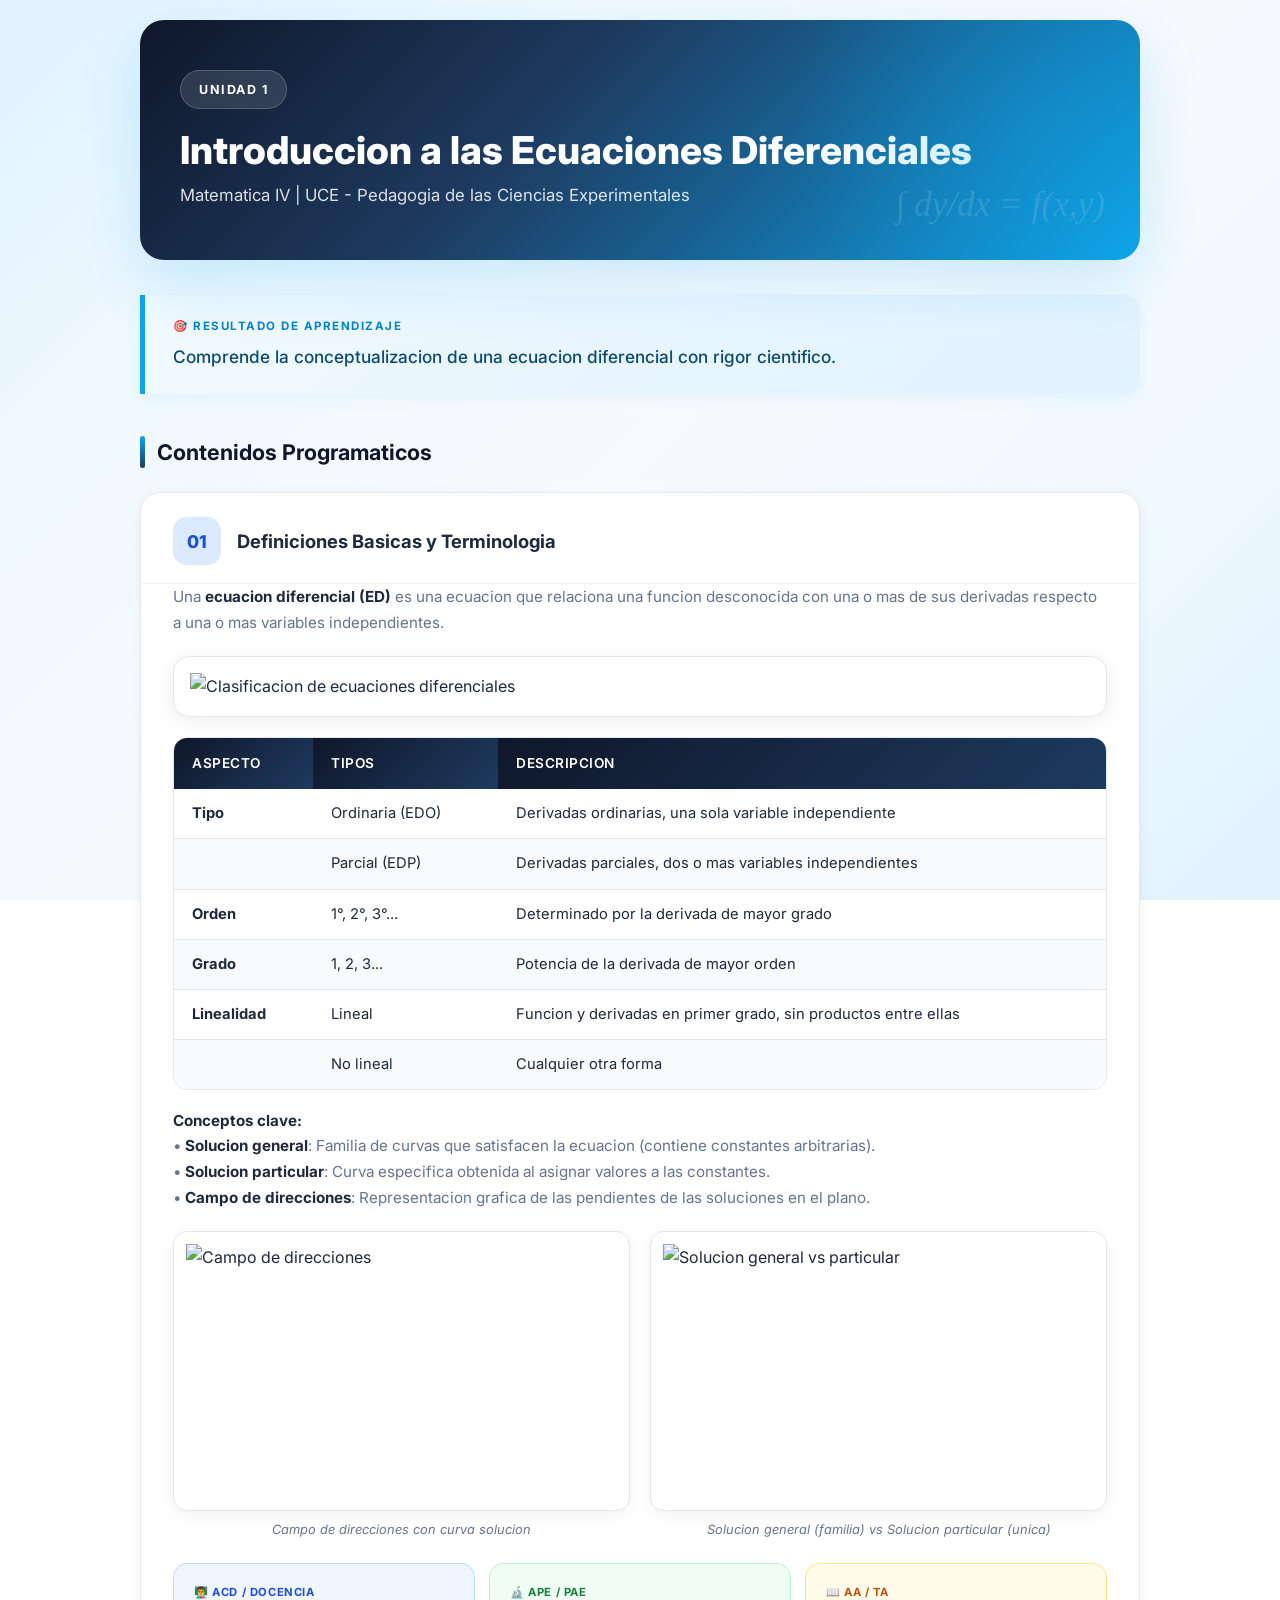
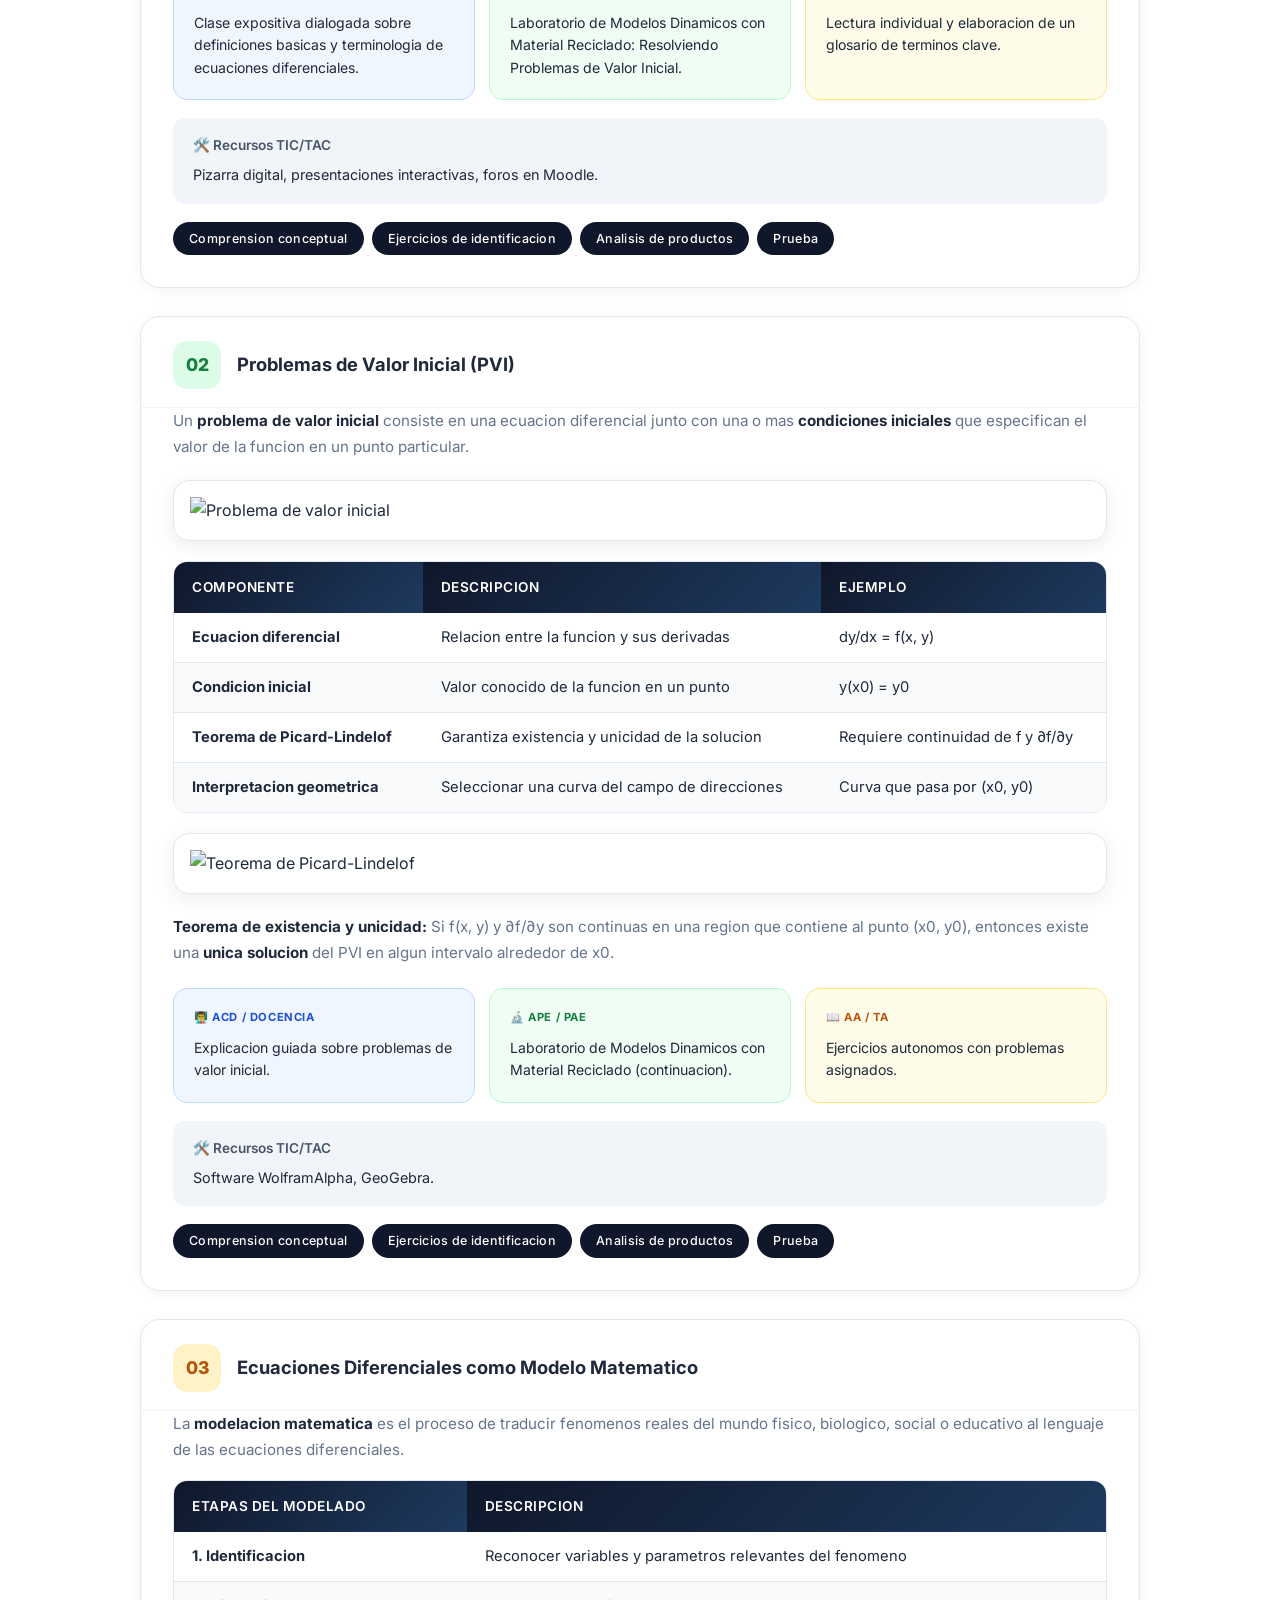
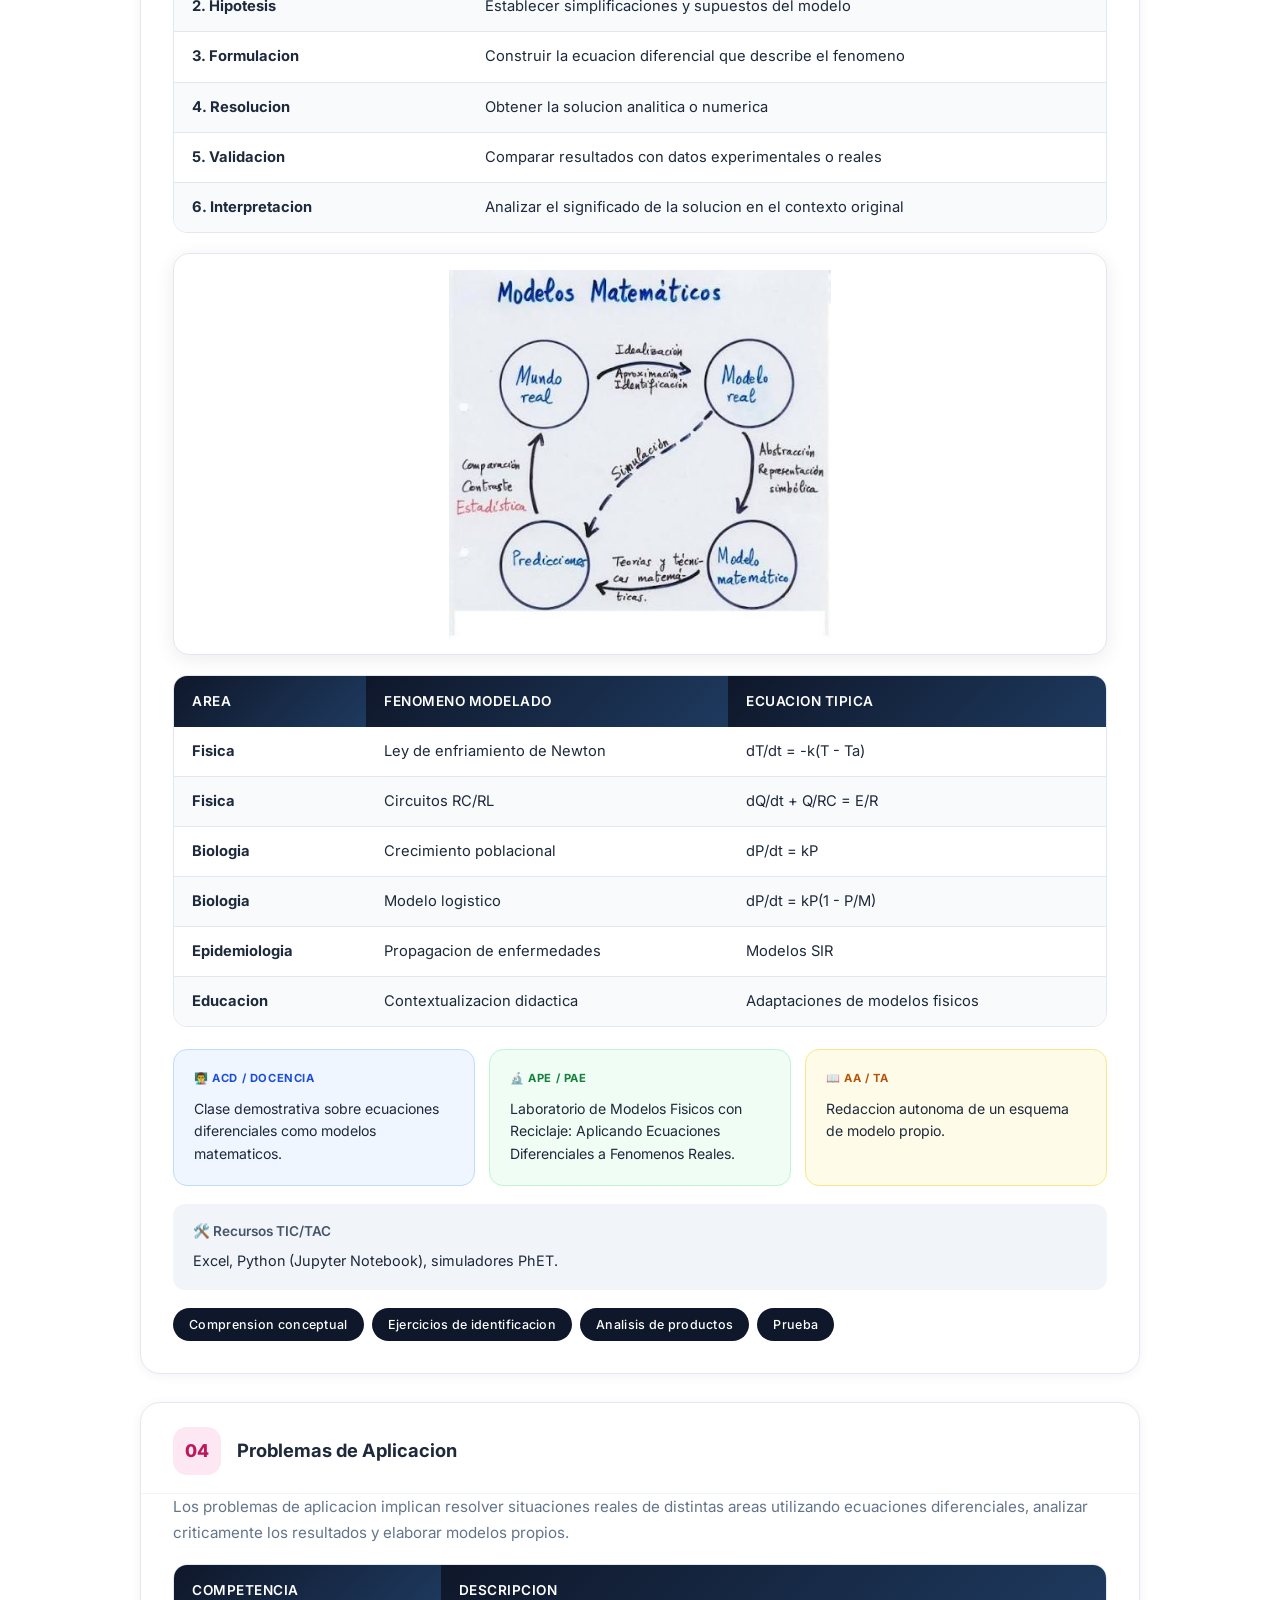
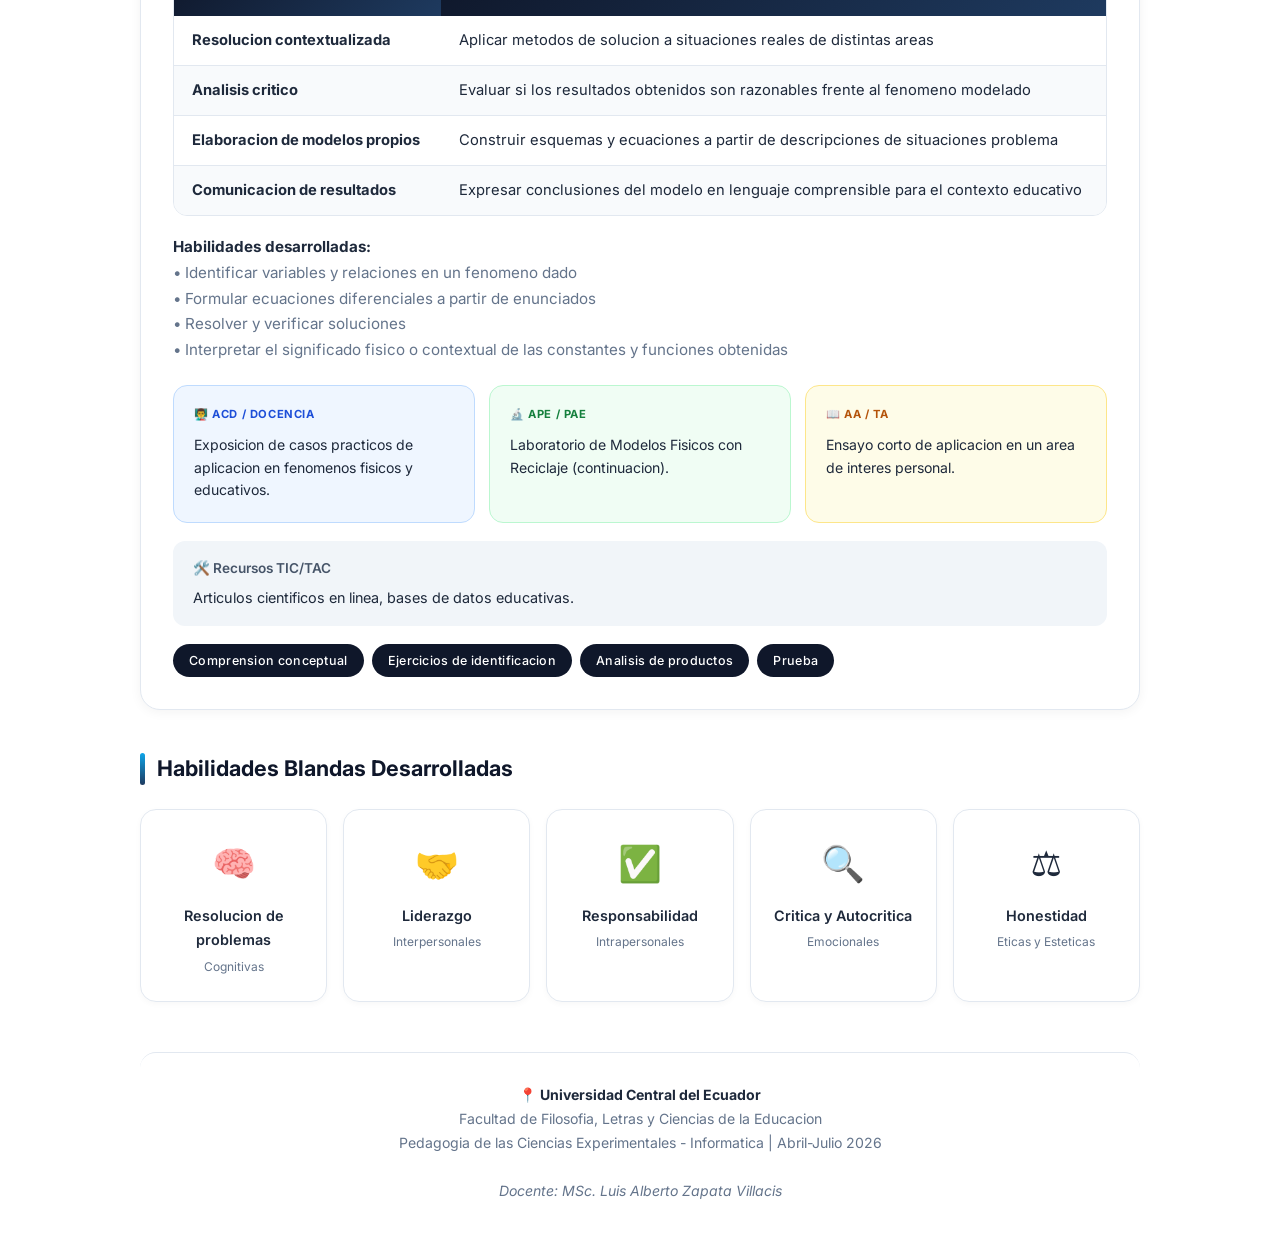
==== resumenes/unidad-1.html @ a8ff3c17 "ok" ====
<!DOCTYPE html>
<html lang="es">
<head>
<meta charset="UTF-8">
<meta name="viewport" content="width=device-width, initial-scale=1.0">
<title>Unidad 1 - Introduccion a las Ecuaciones Diferenciales</title>
<link rel="stylesheet" href="./css/styles.css">
<base target="_blank">
</head>
<body>

<div class="u1-wrapper">

  <div class="u1-hero">
    <div class="u1-badge">Unidad 1</div>
    <h1>Introduccion a las Ecuaciones Diferenciales</h1>
    <div class="u1-subtitle">Matematica IV | UCE - Pedagogia de las Ciencias Experimentales</div>
  </div>

  <div class="u1-resultado">
    <div class="u1-resultado-label">🎯 Resultado de Aprendizaje</div>
    <div class="u1-resultado-text">Comprende la conceptualizacion de una ecuacion diferencial con rigor cientifico.</div>
  </div>

  <div class="u1-section-title">Contenidos Programaticos</div>

  <div class="u1-card">
    <div class="u1-card-header">
      <div class="u1-card-number c1">01</div>
      <div class="u1-card-title">Definiciones Basicas y Terminologia</div>
    </div>
    <div class="u1-card-body">
      <div class="u1-card-desc">Una <strong>ecuacion diferencial (ED)</strong> es una ecuacion que relaciona una funcion desconocida con una o mas de sus derivadas respecto a una o mas variables independientes.</div>

      <!-- IMAGEN 1: Clasificacion -->
      <div class="u1-img-container">
        <img src="https://kimi-web-img.moonshot.cn/img/blogs.ugto.mx/bc79ee2c2c154ca888c2556d228434593e8d4072.png" alt="Clasificacion de ecuaciones diferenciales">
      </div>

      <div class="u1-table-wrap">
        <table class="u1-table">
          <thead><tr><th>Aspecto</th><th>Tipos</th><th>Descripcion</th></tr></thead>
          <tbody>
            <tr><td><strong>Tipo</strong></td><td>Ordinaria (EDO)</td><td>Derivadas ordinarias, una sola variable independiente</td></tr>
            <tr><td></td><td>Parcial (EDP)</td><td>Derivadas parciales, dos o mas variables independientes</td></tr>
            <tr><td><strong>Orden</strong></td><td>1°, 2°, 3°...</td><td>Determinado por la derivada de mayor grado</td></tr>
            <tr><td><strong>Grado</strong></td><td>1, 2, 3...</td><td>Potencia de la derivada de mayor orden</td></tr>
            <tr><td><strong>Linealidad</strong></td><td>Lineal</td><td>Funcion y derivadas en primer grado, sin productos entre ellas</td></tr>
            <tr><td></td><td>No lineal</td><td>Cualquier otra forma</td></tr>
          </tbody>
        </table>
      </div>

      <p class="u1-card-desc"><strong>Conceptos clave:</strong><br>• <strong>Solucion general</strong>: Familia de curvas que satisfacen la ecuacion (contiene constantes arbitrarias).<br>• <strong>Solucion particular</strong>: Curva especifica obtenida al asignar valores a las constantes.<br>• <strong>Campo de direcciones</strong>: Representacion grafica de las pendientes de las soluciones en el plano.</p>

      <div class="u1-svg-pair">
        <div>
          <div class="u1-img-box">
            <img src="https://kimi-web-img.moonshot.cn/img/blog.nekomath.com/1bf275a9ed0c9dcc02ac0ad9e4f74f9c619abb1c.png" alt="Campo de direcciones">
          </div>
          <div class="u1-img-caption">Campo de direcciones con curva solucion</div>
        </div>
        <div>
          <div class="u1-img-box">
            <img src="https://kimi-web-img.moonshot.cn/img/ecuaciondiferencialejerciciosresueltos.com/63031d2ed82f9dcbca35d716265d95a196240b70.png" alt="Solucion general vs particular">
          </div>
          <div class="u1-img-caption">Solucion general (familia) vs Solucion particular (unica)</div>
        </div>
      </div>

      <div class="u1-activity-grid">
        <div class="u1-activity-box acd"><div class="u1-activity-label">👨‍🏫 ACD / Docencia</div>Clase expositiva dialogada sobre definiciones basicas y terminologia de ecuaciones diferenciales.</div>
        <div class="u1-activity-box ape"><div class="u1-activity-label">🔬 APE / PAE</div>Laboratorio de Modelos Dinamicos con Material Reciclado: Resolviendo Problemas de Valor Inicial.</div>
        <div class="u1-activity-box aa"><div class="u1-activity-label">📖 AA / TA</div>Lectura individual y elaboracion de un glosario de terminos clave.</div>
      </div>

      <div class="u1-resources"><div class="u1-resources-label">🛠️ Recursos TIC/TAC</div>Pizarra digital, presentaciones interactivas, foros en Moodle.</div>
      <div class="u1-eval"><span class="u1-eval-tag">Comprension conceptual</span><span class="u1-eval-tag">Ejercicios de identificacion</span><span class="u1-eval-tag">Analisis de productos</span><span class="u1-eval-tag">Prueba</span></div>
    </div>
  </div>

  <div class="u1-card">
    <div class="u1-card-header">
      <div class="u1-card-number c2">02</div>
      <div class="u1-card-title">Problemas de Valor Inicial (PVI)</div>
    </div>
    <div class="u1-card-body">
      <div class="u1-card-desc">Un <strong>problema de valor inicial</strong> consiste en una ecuacion diferencial junto con una o mas <strong>condiciones iniciales</strong> que especifican el valor de la funcion en un punto particular.</div>

      <div class="u1-img-container">
        <img src="https://kimi-web-img.moonshot.cn/img/www.geogebra.org/08961fe5061e93f39e19355137d8e40919af5912.png" alt="Problema de valor inicial">
      </div>

      <div class="u1-table-wrap">
        <table class="u1-table">
          <thead><tr><th>Componente</th><th>Descripcion</th><th>Ejemplo</th></tr></thead>
          <tbody>
            <tr><td><strong>Ecuacion diferencial</strong></td><td>Relacion entre la funcion y sus derivadas</td><td>dy/dx = f(x, y)</td></tr>
            <tr><td><strong>Condicion inicial</strong></td><td>Valor conocido de la funcion en un punto</td><td>y(x0) = y0</td></tr>
            <tr><td><strong>Teorema de Picard-Lindelof</strong></td><td>Garantiza existencia y unicidad de la solucion</td><td>Requiere continuidad de f y ∂f/∂y</td></tr>
            <tr><td><strong>Interpretacion geometrica</strong></td><td>Seleccionar una curva del campo de direcciones</td><td>Curva que pasa por (x0, y0)</td></tr>
          </tbody>
        </table>
      </div>

      <div class="u1-img-container-small">
        <img src="https://kimi-web-img.moonshot.cn/img/ecuaciondiferencialejerciciosresueltos.com/6c4e39932c921c686e88a3032a531618242bc587.png" alt="Teorema de Picard-Lindelof">
      </div>

      <p class="u1-card-desc"><strong>Teorema de existencia y unicidad:</strong> Si f(x, y) y ∂f/∂y son continuas en una region que contiene al punto (x0, y0), entonces existe una <strong>unica solucion</strong> del PVI en algun intervalo alrededor de x0.</p>

      <div class="u1-activity-grid">
        <div class="u1-activity-box acd"><div class="u1-activity-label">👨‍🏫 ACD / Docencia</div>Explicacion guiada sobre problemas de valor inicial.</div>
        <div class="u1-activity-box ape"><div class="u1-activity-label">🔬 APE / PAE</div>Laboratorio de Modelos Dinamicos con Material Reciclado (continuacion).</div>
        <div class="u1-activity-box aa"><div class="u1-activity-label">📖 AA / TA</div>Ejercicios autonomos con problemas asignados.</div>
      </div>

      <div class="u1-resources"><div class="u1-resources-label">🛠️ Recursos TIC/TAC</div>Software WolframAlpha, GeoGebra.</div>
      <div class="u1-eval"><span class="u1-eval-tag">Comprension conceptual</span><span class="u1-eval-tag">Ejercicios de identificacion</span><span class="u1-eval-tag">Analisis de productos</span><span class="u1-eval-tag">Prueba</span></div>
    </div>
  </div>

  <div class="u1-card">
    <div class="u1-card-header">
      <div class="u1-card-number c3">03</div>
      <div class="u1-card-title">Ecuaciones Diferenciales como Modelo Matematico</div>
    </div>
    <div class="u1-card-body">
      <div class="u1-card-desc">La <strong>modelacion matematica</strong> es el proceso de traducir fenomenos reales del mundo fisico, biologico, social o educativo al lenguaje de las ecuaciones diferenciales.</div>

      <div class="u1-table-wrap">
        <table class="u1-table">
          <thead><tr><th>Etapas del Modelado</th><th>Descripcion</th></tr></thead>
          <tbody>
            <tr><td><strong>1. Identificacion</strong></td><td>Reconocer variables y parametros relevantes del fenomeno</td></tr>
            <tr><td><strong>2. Hipotesis</strong></td><td>Establecer simplificaciones y supuestos del modelo</td></tr>
            <tr><td><strong>3. Formulacion</strong></td><td>Construir la ecuacion diferencial que describe el fenomeno</td></tr>
            <tr><td><strong>4. Resolucion</strong></td><td>Obtener la solucion analitica o numerica</td></tr>
            <tr><td><strong>5. Validacion</strong></td><td>Comparar resultados con datos experimentales o reales</td></tr>
            <tr><td><strong>6. Interpretacion</strong></td><td>Analizar el significado de la solucion en el contexto original</td></tr>
          </tbody>
        </table>
      </div>

      <div class="u1-img-container">
        <img src="./assets/1.jpg" alt="Aplicaciones de ecuaciones diferenciales">
      </div>

      <div class="u1-table-wrap" style="margin-top: 16px;">
        <table class="u1-table">
          <thead><tr><th>Area</th><th>Fenomeno Modelado</th><th>Ecuacion Tipica</th></tr></thead>
          <tbody>
            <tr><td><strong>Fisica</strong></td><td>Ley de enfriamiento de Newton</td><td>dT/dt = -k(T - Ta)</td></tr>
            <tr><td><strong>Fisica</strong></td><td>Circuitos RC/RL</td><td>dQ/dt + Q/RC = E/R</td></tr>
            <tr><td><strong>Biologia</strong></td><td>Crecimiento poblacional</td><td>dP/dt = kP</td></tr>
            <tr><td><strong>Biologia</strong></td><td>Modelo logistico</td><td>dP/dt = kP(1 - P/M)</td></tr>
            <tr><td><strong>Epidemiologia</strong></td><td>Propagacion de enfermedades</td><td>Modelos SIR</td></tr>
            <tr><td><strong>Educacion</strong></td><td>Contextualizacion didactica</td><td>Adaptaciones de modelos fisicos</td></tr>
          </tbody>
        </table>
      </div>

      <div class="u1-activity-grid">
        <div class="u1-activity-box acd"><div class="u1-activity-label">👨‍🏫 ACD / Docencia</div>Clase demostrativa sobre ecuaciones diferenciales como modelos matematicos.</div>
        <div class="u1-activity-box ape"><div class="u1-activity-label">🔬 APE / PAE</div>Laboratorio de Modelos Fisicos con Reciclaje: Aplicando Ecuaciones Diferenciales a Fenomenos Reales.</div>
        <div class="u1-activity-box aa"><div class="u1-activity-label">📖 AA / TA</div>Redaccion autonoma de un esquema de modelo propio.</div>
      </div>

      <div class="u1-resources"><div class="u1-resources-label">🛠️ Recursos TIC/TAC</div>Excel, Python (Jupyter Notebook), simuladores PhET.</div>
      <div class="u1-eval"><span class="u1-eval-tag">Comprension conceptual</span><span class="u1-eval-tag">Ejercicios de identificacion</span><span class="u1-eval-tag">Analisis de productos</span><span class="u1-eval-tag">Prueba</span></div>
    </div>
  </div>

  <div class="u1-card">
    <div class="u1-card-header">
      <div class="u1-card-number c4">04</div>
      <div class="u1-card-title">Problemas de Aplicacion</div>
    </div>
    <div class="u1-card-body">
      <div class="u1-card-desc">Los problemas de aplicacion implican resolver situaciones reales de distintas areas utilizando ecuaciones diferenciales, analizar criticamente los resultados y elaborar modelos propios.</div>

      <div class="u1-table-wrap">
        <table class="u1-table">
          <thead><tr><th>Competencia</th><th>Descripcion</th></tr></thead>
          <tbody>
            <tr><td><strong>Resolucion contextualizada</strong></td><td>Aplicar metodos de solucion a situaciones reales de distintas areas</td></tr>
            <tr><td><strong>Analisis critico</strong></td><td>Evaluar si los resultados obtenidos son razonables frente al fenomeno modelado</td></tr>
            <tr><td><strong>Elaboracion de modelos propios</strong></td><td>Construir esquemas y ecuaciones a partir de descripciones de situaciones problema</td></tr>
            <tr><td><strong>Comunicacion de resultados</strong></td><td>Expresar conclusiones del modelo en lenguaje comprensible para el contexto educativo</td></tr>
          </tbody>
        </table>
      </div>

      <p class="u1-card-desc"><strong>Habilidades desarrolladas:</strong><br>• Identificar variables y relaciones en un fenomeno dado<br>• Formular ecuaciones diferenciales a partir de enunciados<br>• Resolver y verificar soluciones<br>• Interpretar el significado fisico o contextual de las constantes y funciones obtenidas</p>

      <div class="u1-activity-grid">
        <div class="u1-activity-box acd"><div class="u1-activity-label">👨‍🏫 ACD / Docencia</div>Exposicion de casos practicos de aplicacion en fenomenos fisicos y educativos.</div>
        <div class="u1-activity-box ape"><div class="u1-activity-label">🔬 APE / PAE</div>Laboratorio de Modelos Fisicos con Reciclaje (continuacion).</div>
        <div class="u1-activity-box aa"><div class="u1-activity-label">📖 AA / TA</div>Ensayo corto de aplicacion en un area de interes personal.</div>
      </div>

      <div class="u1-resources"><div class="u1-resources-label">🛠️ Recursos TIC/TAC</div>Articulos cientificos en linea, bases de datos educativas.</div>
      <div class="u1-eval"><span class="u1-eval-tag">Comprension conceptual</span><span class="u1-eval-tag">Ejercicios de identificacion</span><span class="u1-eval-tag">Analisis de productos</span><span class="u1-eval-tag">Prueba</span></div>
    </div>
  </div>

  <div class="u1-section-title">Habilidades Blandas Desarrolladas</div>
  <div class="u1-skills">
    <div class="u1-skill"><div class="u1-skill-icon">🧠</div><div class="u1-skill-name">Resolucion de problemas</div><div class="u1-skill-cat">Cognitivas</div></div>
    <div class="u1-skill"><div class="u1-skill-icon">🤝</div><div class="u1-skill-name">Liderazgo</div><div class="u1-skill-cat">Interpersonales</div></div>
    <div class="u1-skill"><div class="u1-skill-icon">✅</div><div class="u1-skill-name">Responsabilidad</div><div class="u1-skill-cat">Intrapersonales</div></div>
    <div class="u1-skill"><div class="u1-skill-icon">🔍</div><div class="u1-skill-name">Critica y Autocritica</div><div class="u1-skill-cat">Emocionales</div></div>
    <div class="u1-skill"><div class="u1-skill-icon">⚖️</div><div class="u1-skill-name">Honestidad</div><div class="u1-skill-cat">Eticas y Esteticas</div></div>
  </div>

  <div class="u1-footer">
    <strong>📍 Universidad Central del Ecuador</strong><br>
    Facultad de Filosofia, Letras y Ciencias de la Educacion<br>
    Pedagogia de las Ciencias Experimentales - Informatica | Abril-Julio 2026<br><br>
    <em>Docente: MSc. Luis Alberto Zapata Villacis</em>
  </div>

</div>

</body>
</html>
---- resumenes/css/styles.css ----
@import url('https://fonts.googleapis.com/css2?family=Inter:wght@300;400;500;600;700;800&display=swap');
  :root { --primary: #0f172a; --accent: #0ea5e9; --text: #1e293b; --text-light: #64748b; --bg: #f8fafc; --card: #ffffff; --border: #e2e8f0; --c1: #1d4ed8; --c1-bg: #dbeafe; --c2: #15803d; --c2-bg: #dcfce7; --c3: #b45309; --c3-bg: #fef3c7; --c4: #be185d; --c4-bg: #fce7f3; }
  * { margin: 0; padding: 0; box-sizing: border-box; }

  /* ====== FONDO EXTERNO MEJORADO - Gradiente suave con patrón sutil ====== */
  body { 
    font-family: 'Inter', system-ui, sans-serif; 
    background: linear-gradient(135deg, #e0f2fe 0%, #f0f9ff 25%, #f8fafc 50%, #f0f9ff 75%, #e0f2fe 100%);
    background-attachment: fixed;
    color: var(--text); 
    line-height: 1.7; 
    padding: 20px; 
    min-height: 100vh;
  }

  /* Patrón sutil de puntos */
  body::before {
    content: '';
    position: fixed;
    top: 0;
    left: 0;
    width: 100%;
    height: 100%;
    background-image: radial-gradient(circle, #0ea5e9 0.5px, transparent 0.5px);
    background-size: 32px 32px;
    opacity: 0.08;
    pointer-events: none;
    z-index: 0;
  }

  .u1-wrapper { 
    max-width: 1000px; 
    margin: 0 auto; 
    position: relative;
    z-index: 1;
  }

  .u1-hero { background: linear-gradient(135deg, #0f172a 0%, #1e3a5f 40%, #0ea5e9 100%); border-radius: 24px; padding: 50px 40px; color: white; position: relative; overflow: hidden; margin-bottom: 35px; box-shadow: 0 20px 60px rgba(14,165,233,0.2); }
  .u1-hero::before { content: ''; position: absolute; top: -60%; right: -15%; width: 500px; height: 500px; background: radial-gradient(circle, rgba(14,165,233,0.25) 0%, transparent 70%); border-radius: 50%; }
  .u1-hero::after { content: '∫ dy/dx = f(x,y)'; position: absolute; bottom: 25px; right: 35px; font-size: 2.2rem; opacity: 0.12; font-family: 'Times New Roman', serif; font-style: italic; }
  .u1-badge { display: inline-flex; align-items: center; gap: 8px; background: rgba(255,255,255,0.12); backdrop-filter: blur(12px); padding: 8px 18px; border-radius: 50px; font-size: 0.78rem; font-weight: 700; text-transform: uppercase; letter-spacing: 1.5px; border: 1px solid rgba(255,255,255,0.18); margin-bottom: 18px; }
  .u1-hero h1 { font-size: 2.4rem; font-weight: 800; margin-bottom: 8px; line-height: 1.2; }
  .u1-hero .u1-subtitle { font-size: 1.05rem; opacity: 0.85; font-weight: 400; }
  .u1-meta-grid { display: grid; grid-template-columns: repeat(5, 1fr); gap: 12px; margin-top: 28px; }
  .u1-meta-item { background: rgba(255,255,255,0.08); backdrop-filter: blur(10px); padding: 16px 10px; border-radius: 14px; text-align: center; border: 1px solid rgba(255,255,255,0.1); transition: all 0.3s ease; }
  .u1-meta-item:hover { background: rgba(255,255,255,0.15); transform: translateY(-3px); }
  .u1-meta-item .u1-icon { font-size: 1.6rem; margin-bottom: 6px; }
  .u1-meta-item .u1-value { font-size: 1.4rem; font-weight: 800; }
  .u1-meta-item .u1-label { font-size: 0.7rem; opacity: 0.75; text-transform: uppercase; letter-spacing: 0.8px; }
  .u1-resultado { background: linear-gradient(135deg, #f0f9ff 0%, #e0f2fe 100%); border-left: 5px solid var(--accent); padding: 22px 28px; border-radius: 0 16px 16px 0; margin-bottom: 30px; box-shadow: 0 4px 15px rgba(14,165,233,0.08); }
  .u1-resultado-label { font-size: 0.72rem; text-transform: uppercase; letter-spacing: 1.5px; color: #0284c7; font-weight: 700; margin-bottom: 6px; display: flex; align-items: center; gap: 8px; }
  .u1-resultado-text { font-size: 1.08rem; color: #0c4a6e; font-weight: 500; }
  .u1-section-title { font-size: 1.35rem; font-weight: 700; color: var(--primary); margin: 40px 0 22px 0; display: flex; align-items: center; gap: 12px; }
  .u1-section-title::before { content: ''; width: 5px; height: 32px; background: linear-gradient(180deg, var(--accent), #1e3a5f); border-radius: 3px; }
  .u1-card { background: var(--card); border-radius: 20px; border: 1px solid var(--border); overflow: hidden; margin-bottom: 28px; box-shadow: 0 2px 12px rgba(0,0,0,0.05); transition: all 0.35s ease; }
  .u1-card:hover { box-shadow: 0 16px 50px rgba(14,165,233,0.12); transform: translateY(-3px); border-color: #cbd5e1; }
  .u1-card-header { padding: 24px 32px 18px 32px; display: flex; align-items: center; gap: 16px; border-bottom: 1px solid #f1f5f9; }
  .u1-card-number { width: 48px; height: 48px; border-radius: 14px; display: flex; align-items: center; justify-content: center; font-weight: 800; font-size: 1.1rem; flex-shrink: 0; }
  .u1-card-number.c1 { background: var(--c1-bg); color: var(--c1); }
  .u1-card-number.c2 { background: var(--c2-bg); color: var(--c2); }
  .u1-card-number.c3 { background: var(--c3-bg); color: var(--c3); }
  .u1-card-number.c4 { background: var(--c4-bg); color: var(--c4); }
  .u1-card-title { flex: 1; font-size: 1.15rem; font-weight: 700; color: var(--text); }
  .u1-card-body { padding: 0 32px 32px 32px; }
  .u1-card-desc { color: var(--text-light); font-size: 0.95rem; margin-bottom: 18px; line-height: 1.7; }
  .u1-card-desc strong { color: var(--text); }

  /* ====== ESTILOS UNIFICADOS PARA IMÁGENES ====== */
  .u1-img-container {
    width: 100%;
    margin: 20px 0;
    border-radius: 16px;
    border: 1px solid var(--border);
    box-shadow: 0 4px 20px rgba(0,0,0,0.08);
    background: white;
    overflow: hidden;
    display: flex;
    align-items: center;
    justify-content: center;
  }

  .u1-img-container img {
    width: 100%;
    height: 100%;
    max-height: 400px;
    object-fit: contain;
    object-position: center;
    display: block;
    padding: 16px;
  }

  .u1-img-container-small {
    width: 100%;
    margin: 20px 0;
    border-radius: 16px;
    border: 1px solid var(--border);
    box-shadow: 0 4px 20px rgba(0,0,0,0.08);
    background: white;
    overflow: hidden;
    display: flex;
    align-items: center;
    justify-content: center;
  }

  .u1-img-container-small img {
    width: 100%;
    height: 100%;
    max-height: 300px;
    object-fit: contain;
    object-position: center;
    display: block;
    padding: 16px;
  }

  .u1-svg-pair { 
    display: grid; 
    grid-template-columns: 1fr 1fr; 
    gap: 20px; 
    margin: 20px 0; 
  }

  .u1-svg-pair .u1-img-box {
    border-radius: 14px;
    border: 1px solid var(--border);
    box-shadow: 0 4px 15px rgba(0,0,0,0.06);
    background: white;
    overflow: hidden;
    display: flex;
    align-items: center;
    justify-content: center;
    height: 280px;
  }

  .u1-svg-pair .u1-img-box img {
    width: 100%;
    height: 100%;
    object-fit: contain;
    object-position: center;
    display: block;
    padding: 12px;
  }

  .u1-img-caption { 
    font-size: 0.8rem; 
    color: var(--text-light); 
    text-align: center; 
    margin-top: 8px; 
    font-style: italic; 
  }

  .u1-activity-grid { display: grid; grid-template-columns: repeat(3, 1fr); gap: 14px; margin: 22px 0 18px 0; }
  .u1-activity-box { padding: 20px; border-radius: 14px; font-size: 0.88rem; line-height: 1.6; transition: transform 0.2s ease; }
  .u1-activity-box:hover { transform: translateY(-2px); }
  .u1-activity-box.acd { background: #eff6ff; border: 1px solid #bfdbfe; }
  .u1-activity-box.ape { background: #f0fdf4; border: 1px solid #bbf7d0; }
  .u1-activity-box.aa { background: #fefce8; border: 1px solid #fde68a; }
  .u1-activity-label { font-size: 0.7rem; font-weight: 700; text-transform: uppercase; letter-spacing: 0.6px; margin-bottom: 10px; display: flex; align-items: center; gap: 5px; }
  .u1-activity-box.acd .u1-activity-label { color: var(--c1); }
  .u1-activity-box.ape .u1-activity-label { color: var(--c2); }
  .u1-activity-box.aa .u1-activity-label { color: var(--c3); }
  .u1-resources { padding: 16px 20px; background: #f1f5f9; border-radius: 12px; font-size: 0.9rem; margin: 18px 0; }
  .u1-resources-label { font-weight: 600; color: #475569; margin-bottom: 6px; display: flex; align-items: center; gap: 6px; font-size: 0.85rem; }
  .u1-eval { display: flex; flex-wrap: wrap; gap: 8px; margin-top: 14px; }
  .u1-eval-tag { background: var(--primary); color: white; padding: 6px 16px; border-radius: 20px; font-size: 0.78rem; font-weight: 500; letter-spacing: 0.3px; }
  .u1-table-wrap { overflow-x: auto; margin: 18px 0; border-radius: 14px; border: 1px solid var(--border); }
  .u1-table { width: 100%; border-collapse: collapse; font-size: 0.92rem; }
  .u1-table th { background: linear-gradient(135deg, #0f172a, #1e3a5f); color: white; padding: 14px 18px; text-align: left; font-weight: 600; font-size: 0.85rem; text-transform: uppercase; letter-spacing: 0.5px; }
  .u1-table td { padding: 12px 18px; border-bottom: 1px solid var(--border); vertical-align: top; }
  .u1-table tr:nth-child(even) { background: #f8fafc; }
  .u1-table tr:hover { background: #f1f5f9; }
  .u1-table tr:last-child td { border-bottom: none; }
  .u1-skills { display: grid; grid-template-columns: repeat(auto-fit, minmax(170px, 1fr)); gap: 16px; margin-top: 20px; }
  .u1-skill { background: var(--card); border: 1px solid var(--border); border-radius: 16px; padding: 24px 18px; text-align: center; transition: all 0.3s ease; box-shadow: 0 2px 6px rgba(0,0,0,0.03); }
  .u1-skill:hover { transform: translateY(-4px); border-color: var(--accent); box-shadow: 0 10px 30px rgba(14,165,233,0.1); }
  .u1-skill-icon { font-size: 2.2rem; margin-bottom: 10px; }
  .u1-skill-name { font-weight: 600; font-size: 0.9rem; color: var(--text); }
  .u1-skill-cat { font-size: 0.75rem; color: var(--text-light); margin-top: 4px; }
  .u1-footer { margin-top: 50px; text-align: center; padding: 30px; color: var(--text-light); font-size: 0.88rem; border-top: 1px solid var(--border); background: var(--card); border-radius: 16px; }
  .u1-footer strong { color: var(--text); }

  @media (max-width: 768px) { 
    .u1-hero { padding: 35px 22px; } 
    .u1-hero h1 { font-size: 1.7rem; } 
    .u1-meta-grid { grid-template-columns: repeat(3, 1fr); } 
    .u1-activity-grid { grid-template-columns: 1fr; } 
    .u1-svg-pair { grid-template-columns: 1fr; } 
    .u1-svg-pair .u1-img-box { height: 220px; }
    .u1-card-header { padding: 20px 20px 14px 20px; } 
    .u1-card-body { padding: 0 20px 24px 20px; } 
    .u1-img-container img, .u1-img-container-small img { max-height: 280px; }
  }

  @media (max-width: 480px) { 
    .u1-meta-grid { grid-template-columns: repeat(2, 1fr); } 
    .u1-hero::after { display: none; } 
    .u1-svg-pair .u1-img-box { height: 180px; }
    .u1-img-container img, .u1-img-container-small img { max-height: 220px; padding: 8px; }
  }
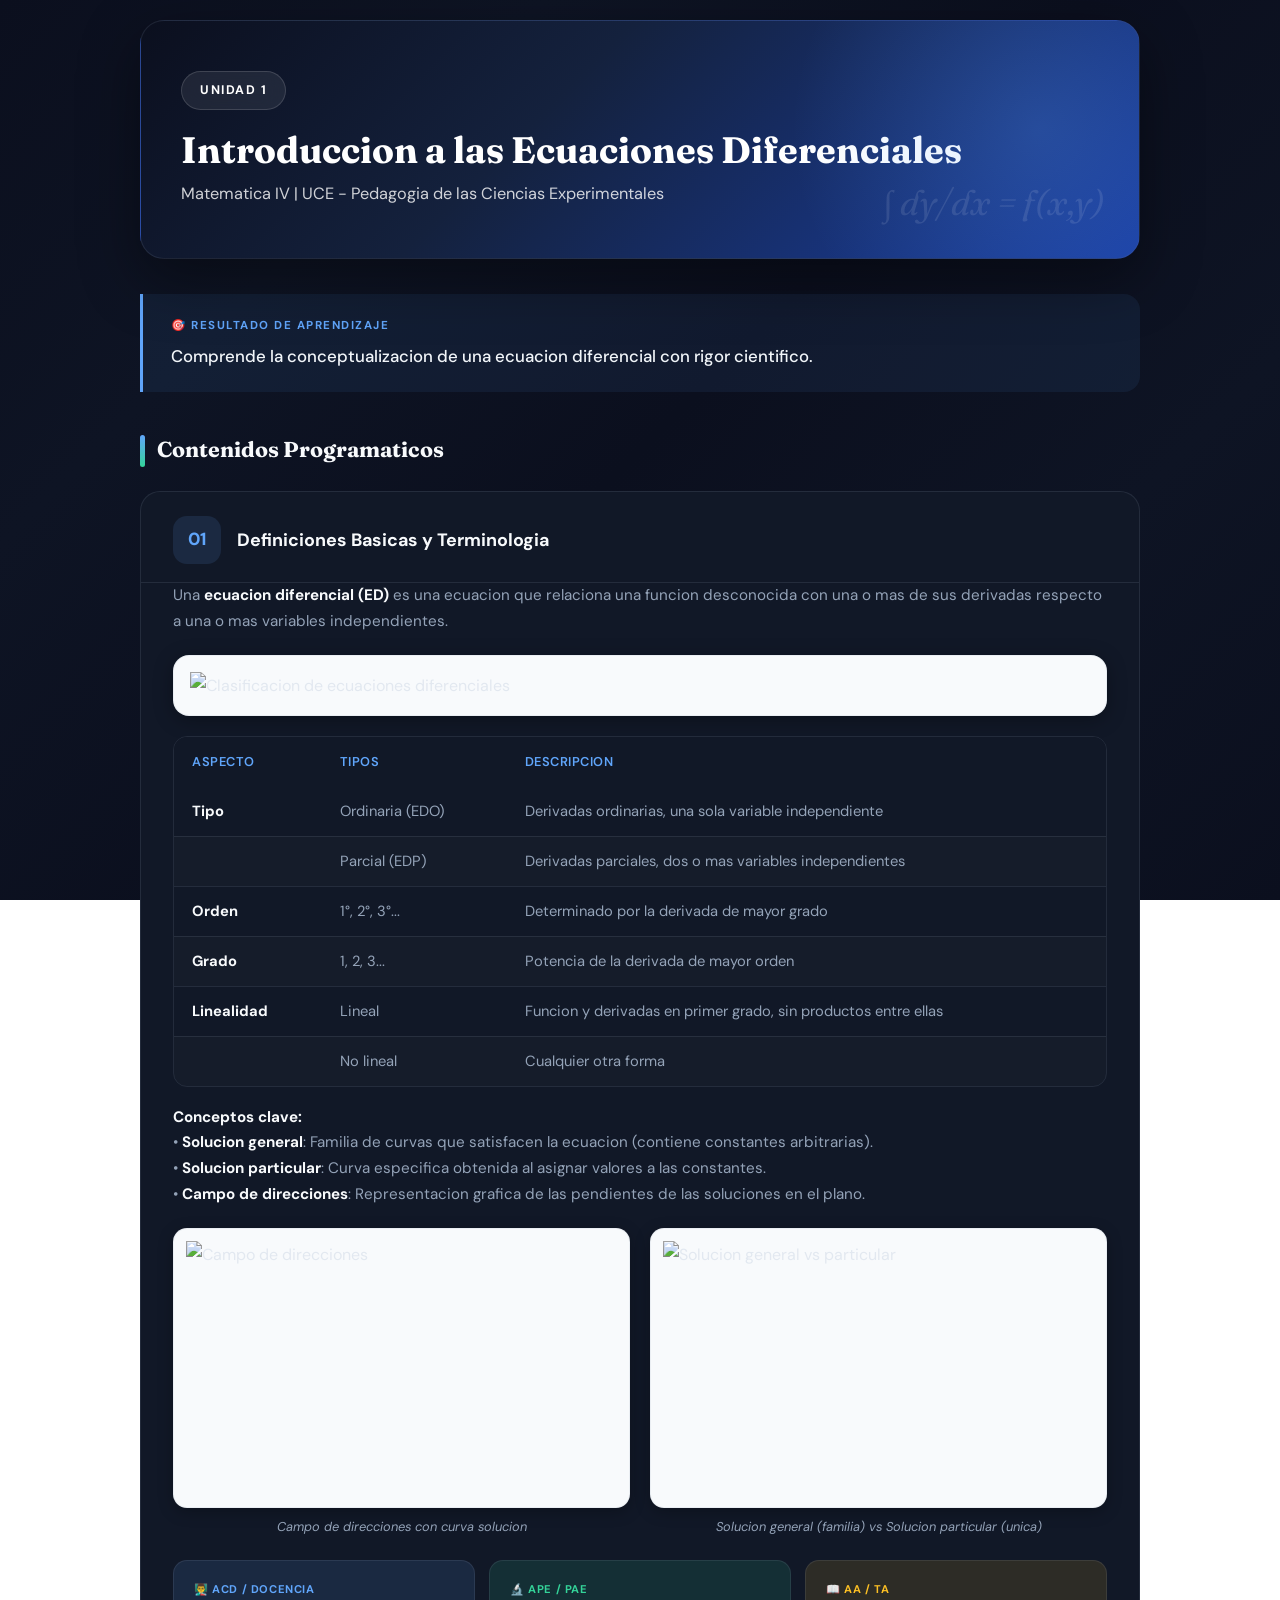
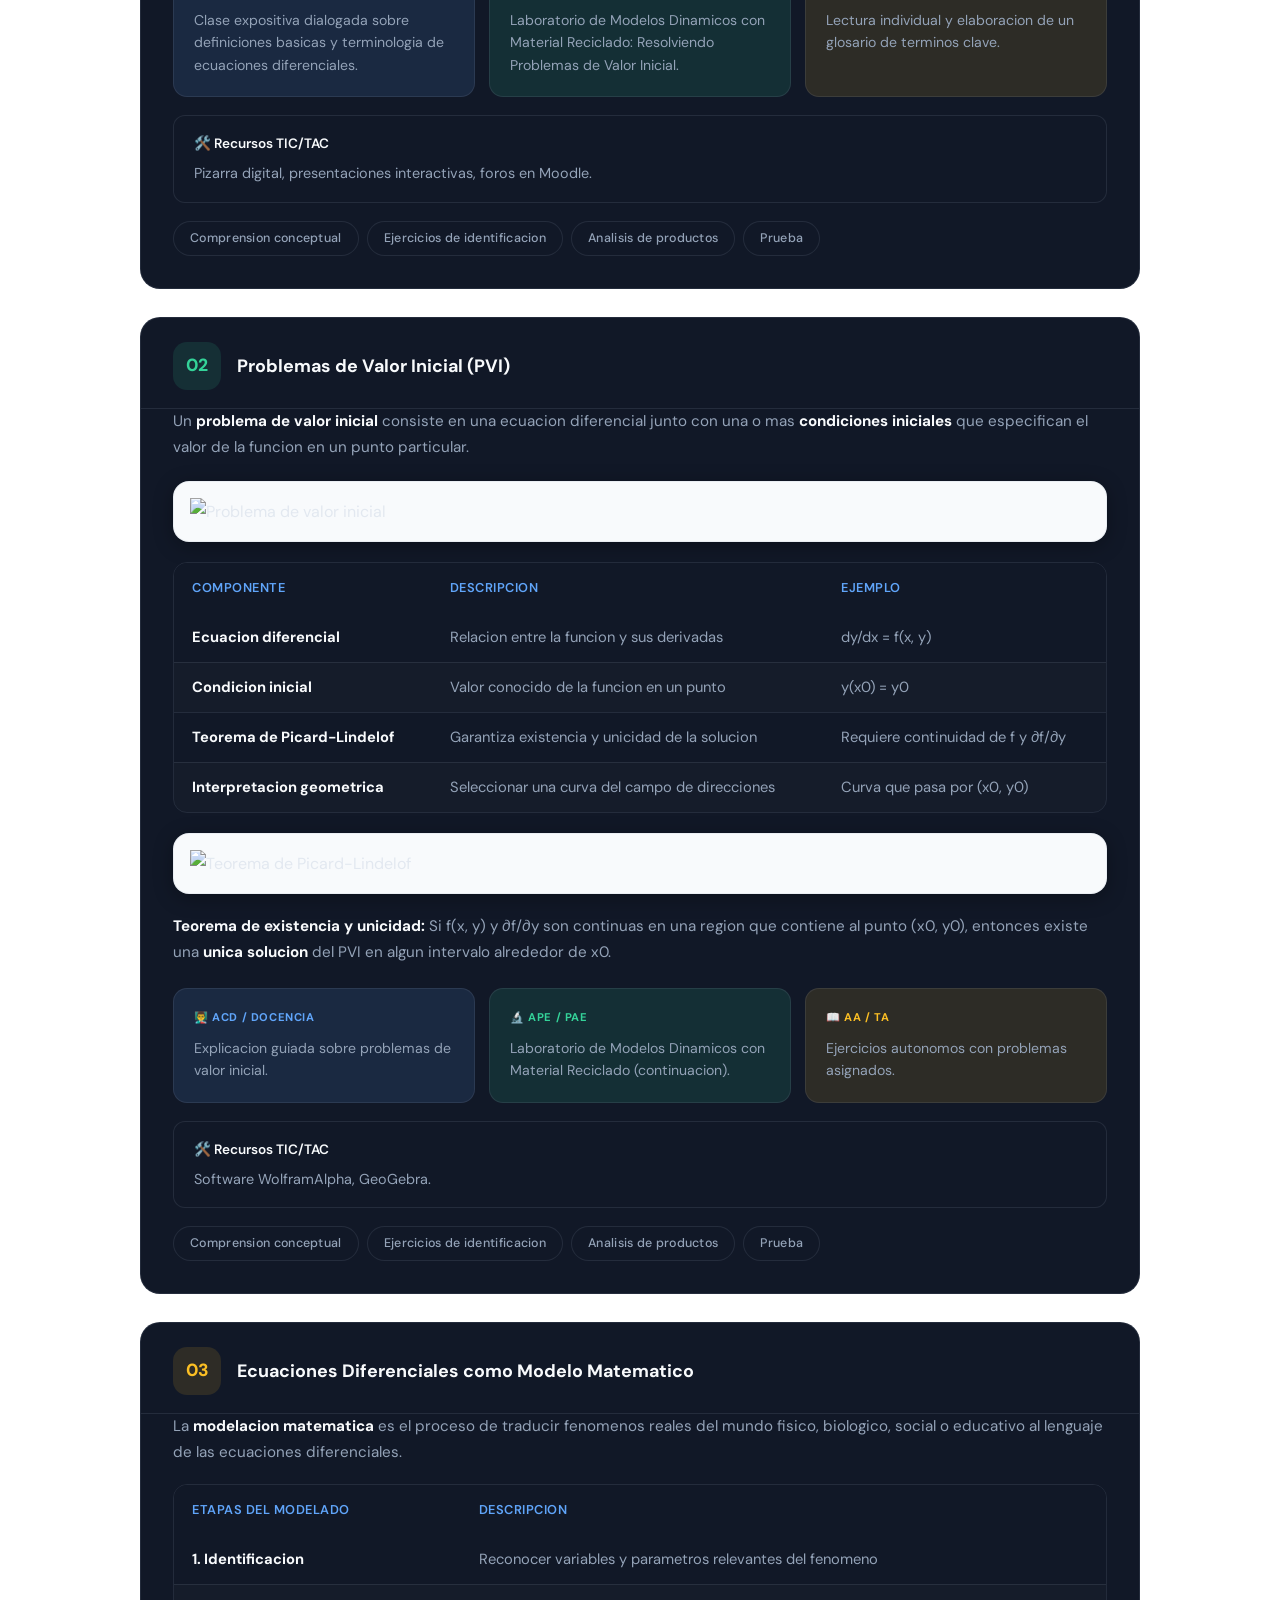
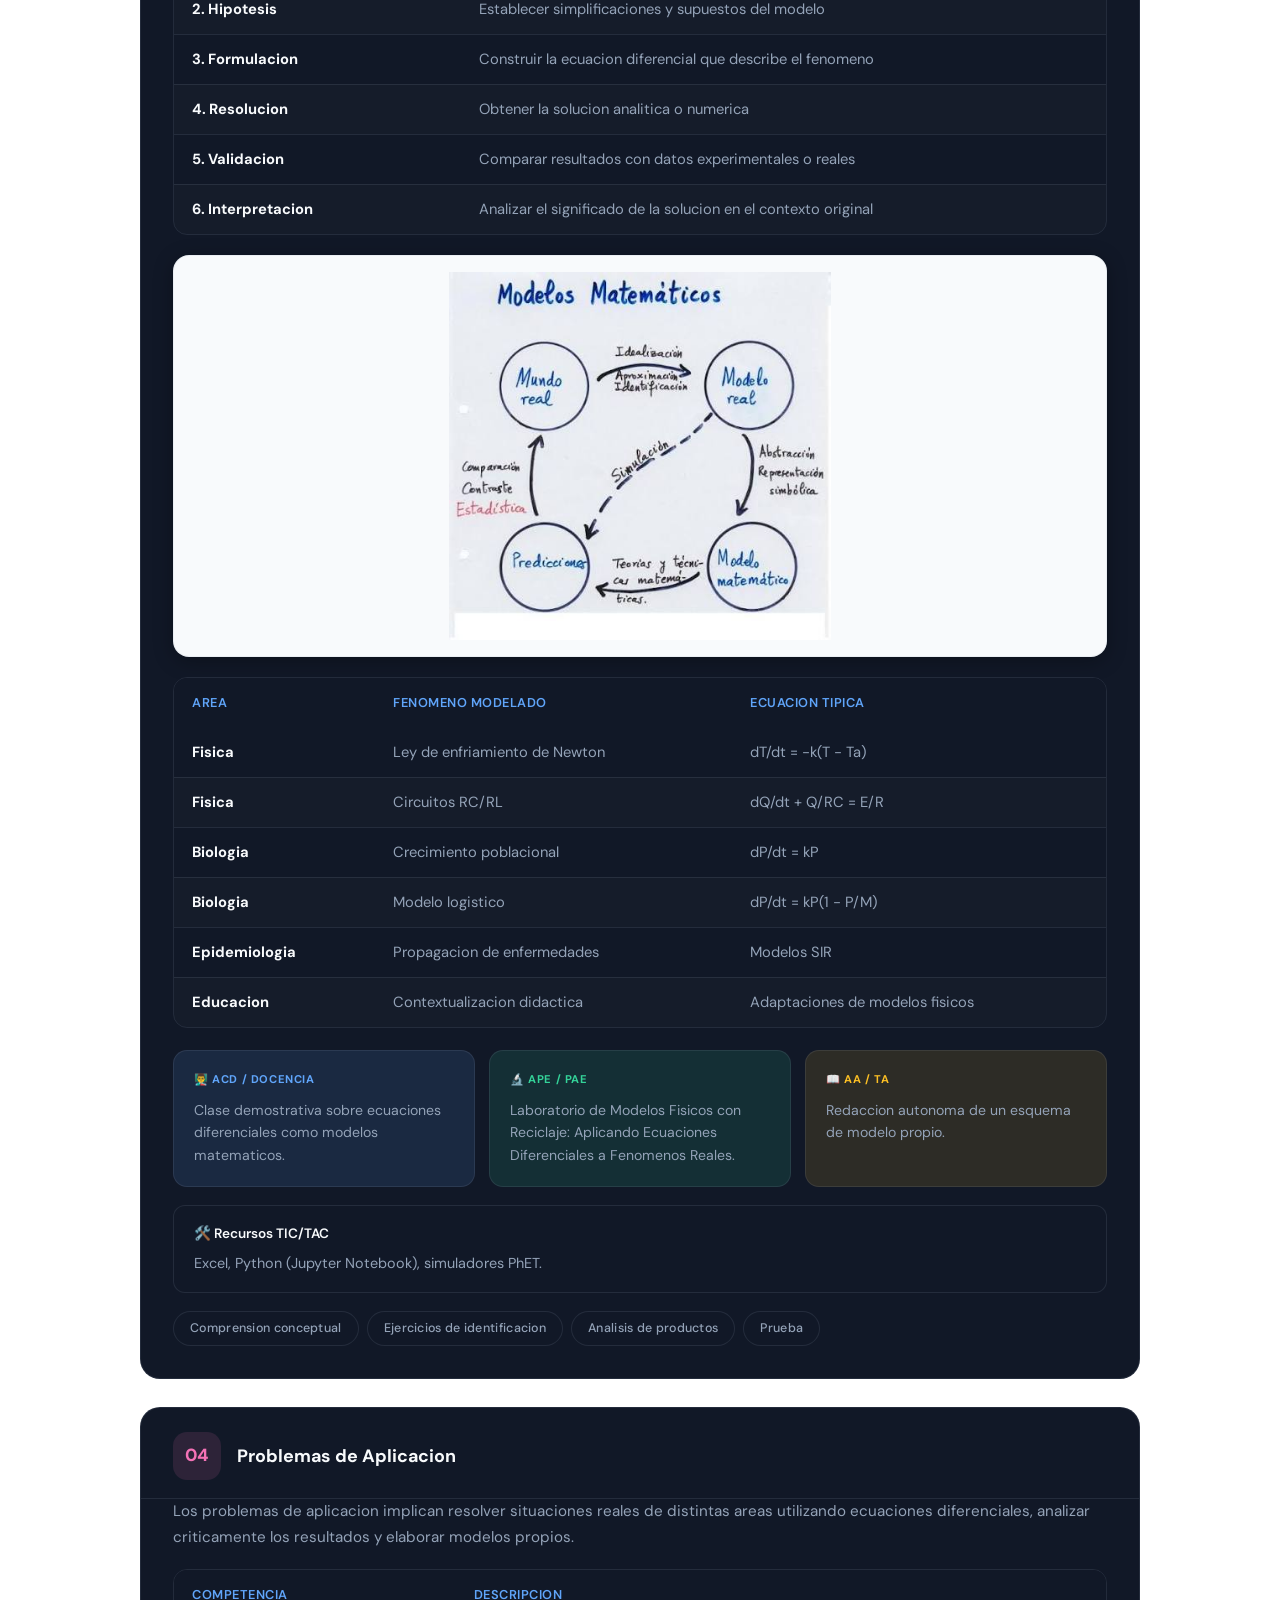
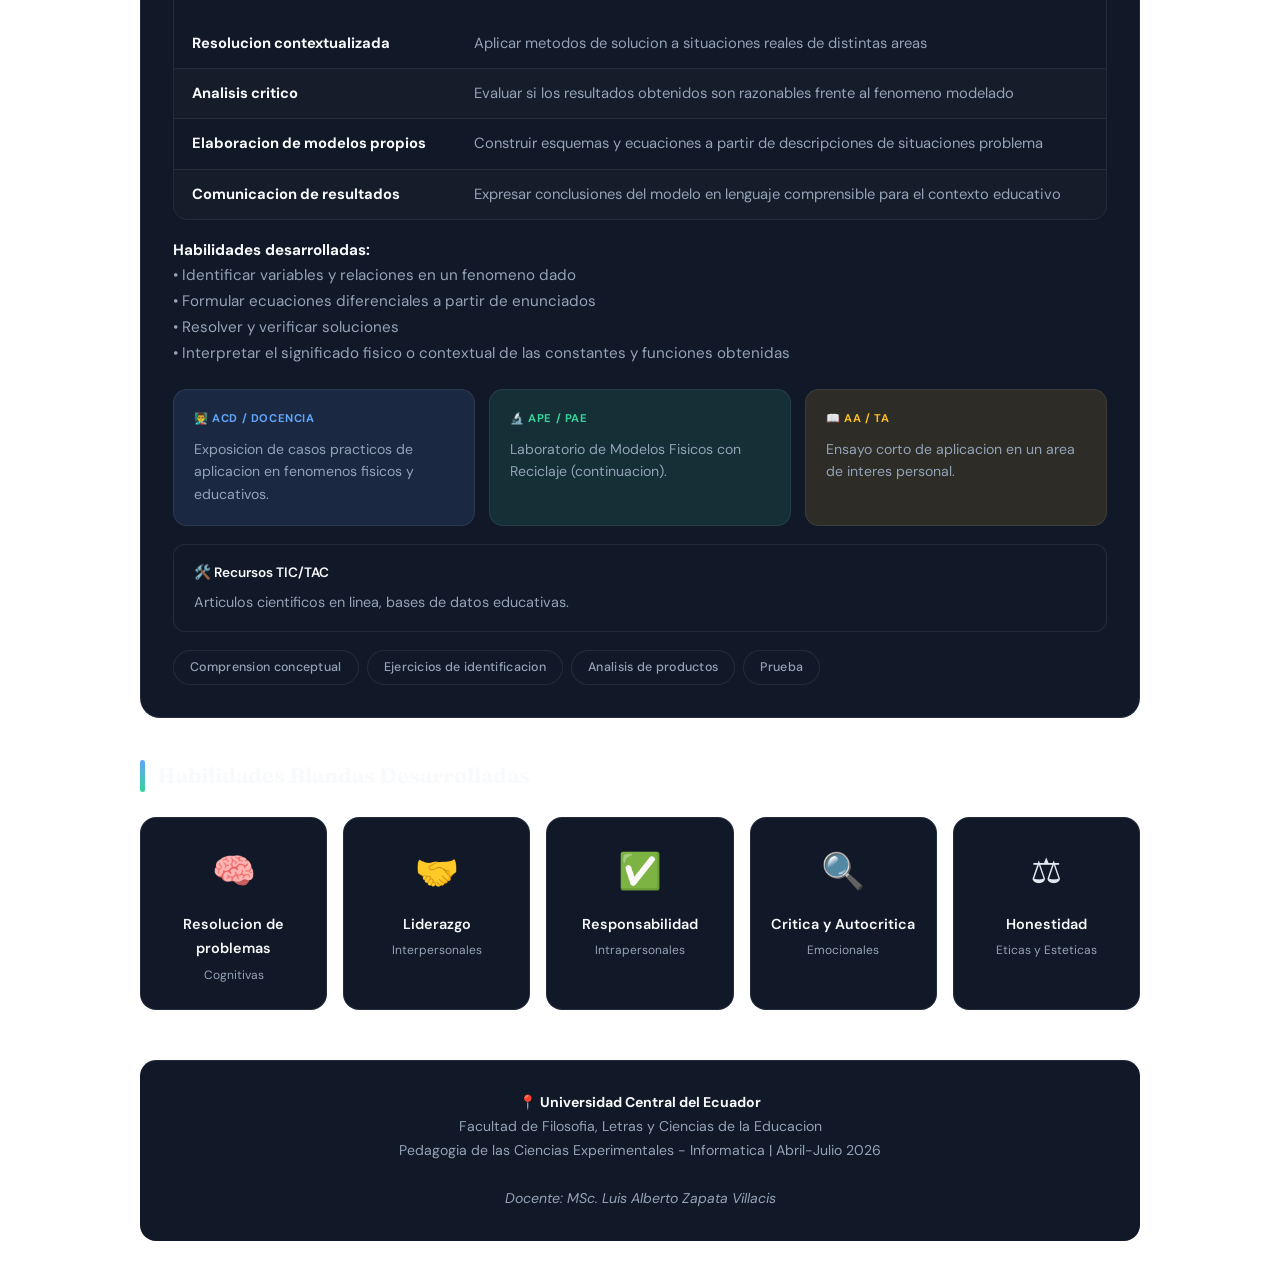
==== commit b6aa01b6: "cambios actualizados" ====
--- a/resumenes/unidad-1.html
+++ b/resumenes/unidad-1.html
@@ -9,6 +9,8 @@
 </head>
 <body>
 
+<div class="u1-progress-bar" id="progress-bar"></div>
+
 <div class="u1-wrapper">
 
   <div class="u1-hero">
@@ -32,7 +34,6 @@
     <div class="u1-card-body">
       <div class="u1-card-desc">Una <strong>ecuacion diferencial (ED)</strong> es una ecuacion que relaciona una funcion desconocida con una o mas de sus derivadas respecto a una o mas variables independientes.</div>
 
-      <!-- IMAGEN 1: Clasificacion -->
       <div class="u1-img-container">
         <img src="https://kimi-web-img.moonshot.cn/img/blogs.ugto.mx/bc79ee2c2c154ca888c2556d228434593e8d4072.png" alt="Clasificacion de ecuaciones diferenciales">
       </div>
@@ -222,5 +223,7 @@
 
 </div>
 
+<script src="./js/progress.js"></script>
+
 </body>
 </html>
--- a/resumenes/css/styles.css
+++ b/resumenes/css/styles.css
@@ -1,198 +1,537 @@
-  @import url('https://fonts.googleapis.com/css2?family=Inter:wght@300;400;500;600;700;800&display=swap');
-  :root { --primary: #0f172a; --accent: #0ea5e9; --text: #1e293b; --text-light: #64748b; --bg: #f8fafc; --card: #ffffff; --border: #e2e8f0; --c1: #1d4ed8; --c1-bg: #dbeafe; --c2: #15803d; --c2-bg: #dcfce7; --c3: #b45309; --c3-bg: #fef3c7; --c4: #be185d; --c4-bg: #fce7f3; }
-  * { margin: 0; padding: 0; box-sizing: border-box; }
-
-  /* ====== FONDO EXTERNO MEJORADO - Gradiente suave con patrón sutil ====== */
-  body { 
-    font-family: 'Inter', system-ui, sans-serif; 
-    background: linear-gradient(135deg, #e0f2fe 0%, #f0f9ff 25%, #f8fafc 50%, #f0f9ff 75%, #e0f2fe 100%);
-    background-attachment: fixed;
-    color: var(--text); 
-    line-height: 1.7; 
-    padding: 20px; 
-    min-height: 100vh;
-  }
-
-  /* Patrón sutil de puntos */
-  body::before {
-    content: '';
-    position: fixed;
-    top: 0;
-    left: 0;
-    width: 100%;
-    height: 100%;
-    background-image: radial-gradient(circle, #0ea5e9 0.5px, transparent 0.5px);
-    background-size: 32px 32px;
-    opacity: 0.08;
-    pointer-events: none;
-    z-index: 0;
-  }
-
-  .u1-wrapper { 
-    max-width: 1000px; 
-    margin: 0 auto; 
-    position: relative;
-    z-index: 1;
-  }
-
-  .u1-hero { background: linear-gradient(135deg, #0f172a 0%, #1e3a5f 40%, #0ea5e9 100%); border-radius: 24px; padding: 50px 40px; color: white; position: relative; overflow: hidden; margin-bottom: 35px; box-shadow: 0 20px 60px rgba(14,165,233,0.2); }
-  .u1-hero::before { content: ''; position: absolute; top: -60%; right: -15%; width: 500px; height: 500px; background: radial-gradient(circle, rgba(14,165,233,0.25) 0%, transparent 70%); border-radius: 50%; }
-  .u1-hero::after { content: '∫ dy/dx = f(x,y)'; position: absolute; bottom: 25px; right: 35px; font-size: 2.2rem; opacity: 0.12; font-family: 'Times New Roman', serif; font-style: italic; }
-  .u1-badge { display: inline-flex; align-items: center; gap: 8px; background: rgba(255,255,255,0.12); backdrop-filter: blur(12px); padding: 8px 18px; border-radius: 50px; font-size: 0.78rem; font-weight: 700; text-transform: uppercase; letter-spacing: 1.5px; border: 1px solid rgba(255,255,255,0.18); margin-bottom: 18px; }
-  .u1-hero h1 { font-size: 2.4rem; font-weight: 800; margin-bottom: 8px; line-height: 1.2; }
-  .u1-hero .u1-subtitle { font-size: 1.05rem; opacity: 0.85; font-weight: 400; }
-  .u1-meta-grid { display: grid; grid-template-columns: repeat(5, 1fr); gap: 12px; margin-top: 28px; }
-  .u1-meta-item { background: rgba(255,255,255,0.08); backdrop-filter: blur(10px); padding: 16px 10px; border-radius: 14px; text-align: center; border: 1px solid rgba(255,255,255,0.1); transition: all 0.3s ease; }
-  .u1-meta-item:hover { background: rgba(255,255,255,0.15); transform: translateY(-3px); }
-  .u1-meta-item .u1-icon { font-size: 1.6rem; margin-bottom: 6px; }
-  .u1-meta-item .u1-value { font-size: 1.4rem; font-weight: 800; }
-  .u1-meta-item .u1-label { font-size: 0.7rem; opacity: 0.75; text-transform: uppercase; letter-spacing: 0.8px; }
-  .u1-resultado { background: linear-gradient(135deg, #f0f9ff 0%, #e0f2fe 100%); border-left: 5px solid var(--accent); padding: 22px 28px; border-radius: 0 16px 16px 0; margin-bottom: 30px; box-shadow: 0 4px 15px rgba(14,165,233,0.08); }
-  .u1-resultado-label { font-size: 0.72rem; text-transform: uppercase; letter-spacing: 1.5px; color: #0284c7; font-weight: 700; margin-bottom: 6px; display: flex; align-items: center; gap: 8px; }
-  .u1-resultado-text { font-size: 1.08rem; color: #0c4a6e; font-weight: 500; }
-  .u1-section-title { font-size: 1.35rem; font-weight: 700; color: var(--primary); margin: 40px 0 22px 0; display: flex; align-items: center; gap: 12px; }
-  .u1-section-title::before { content: ''; width: 5px; height: 32px; background: linear-gradient(180deg, var(--accent), #1e3a5f); border-radius: 3px; }
-  .u1-card { background: var(--card); border-radius: 20px; border: 1px solid var(--border); overflow: hidden; margin-bottom: 28px; box-shadow: 0 2px 12px rgba(0,0,0,0.05); transition: all 0.35s ease; }
-  .u1-card:hover { box-shadow: 0 16px 50px rgba(14,165,233,0.12); transform: translateY(-3px); border-color: #cbd5e1; }
-  .u1-card-header { padding: 24px 32px 18px 32px; display: flex; align-items: center; gap: 16px; border-bottom: 1px solid #f1f5f9; }
-  .u1-card-number { width: 48px; height: 48px; border-radius: 14px; display: flex; align-items: center; justify-content: center; font-weight: 800; font-size: 1.1rem; flex-shrink: 0; }
-  .u1-card-number.c1 { background: var(--c1-bg); color: var(--c1); }
-  .u1-card-number.c2 { background: var(--c2-bg); color: var(--c2); }
-  .u1-card-number.c3 { background: var(--c3-bg); color: var(--c3); }
-  .u1-card-number.c4 { background: var(--c4-bg); color: var(--c4); }
-  .u1-card-title { flex: 1; font-size: 1.15rem; font-weight: 700; color: var(--text); }
-  .u1-card-body { padding: 0 32px 32px 32px; }
-  .u1-card-desc { color: var(--text-light); font-size: 0.95rem; margin-bottom: 18px; line-height: 1.7; }
-  .u1-card-desc strong { color: var(--text); }
-
-  /* ====== ESTILOS UNIFICADOS PARA IMÁGENES ====== */
-  .u1-img-container {
-    width: 100%;
-    margin: 20px 0;
-    border-radius: 16px;
-    border: 1px solid var(--border);
-    box-shadow: 0 4px 20px rgba(0,0,0,0.08);
-    background: white;
-    overflow: hidden;
-    display: flex;
-    align-items: center;
-    justify-content: center;
-  }
-
-  .u1-img-container img {
-    width: 100%;
-    height: 100%;
-    max-height: 400px;
-    object-fit: contain;
-    object-position: center;
-    display: block;
-    padding: 16px;
-  }
-
-  .u1-img-container-small {
-    width: 100%;
-    margin: 20px 0;
-    border-radius: 16px;
-    border: 1px solid var(--border);
-    box-shadow: 0 4px 20px rgba(0,0,0,0.08);
-    background: white;
-    overflow: hidden;
-    display: flex;
-    align-items: center;
-    justify-content: center;
-  }
-
-  .u1-img-container-small img {
-    width: 100%;
-    height: 100%;
-    max-height: 300px;
-    object-fit: contain;
-    object-position: center;
-    display: block;
-    padding: 16px;
-  }
-
-  .u1-svg-pair { 
-    display: grid; 
-    grid-template-columns: 1fr 1fr; 
-    gap: 20px; 
-    margin: 20px 0; 
-  }
-
-  .u1-svg-pair .u1-img-box {
-    border-radius: 14px;
-    border: 1px solid var(--border);
-    box-shadow: 0 4px 15px rgba(0,0,0,0.06);
-    background: white;
-    overflow: hidden;
-    display: flex;
-    align-items: center;
-    justify-content: center;
-    height: 280px;
-  }
-
-  .u1-svg-pair .u1-img-box img {
-    width: 100%;
-    height: 100%;
-    object-fit: contain;
-    object-position: center;
-    display: block;
-    padding: 12px;
-  }
-
-  .u1-img-caption { 
-    font-size: 0.8rem; 
-    color: var(--text-light); 
-    text-align: center; 
-    margin-top: 8px; 
-    font-style: italic; 
-  }
-
-  .u1-activity-grid { display: grid; grid-template-columns: repeat(3, 1fr); gap: 14px; margin: 22px 0 18px 0; }
-  .u1-activity-box { padding: 20px; border-radius: 14px; font-size: 0.88rem; line-height: 1.6; transition: transform 0.2s ease; }
-  .u1-activity-box:hover { transform: translateY(-2px); }
-  .u1-activity-box.acd { background: #eff6ff; border: 1px solid #bfdbfe; }
-  .u1-activity-box.ape { background: #f0fdf4; border: 1px solid #bbf7d0; }
-  .u1-activity-box.aa { background: #fefce8; border: 1px solid #fde68a; }
-  .u1-activity-label { font-size: 0.7rem; font-weight: 700; text-transform: uppercase; letter-spacing: 0.6px; margin-bottom: 10px; display: flex; align-items: center; gap: 5px; }
-  .u1-activity-box.acd .u1-activity-label { color: var(--c1); }
-  .u1-activity-box.ape .u1-activity-label { color: var(--c2); }
-  .u1-activity-box.aa .u1-activity-label { color: var(--c3); }
-  .u1-resources { padding: 16px 20px; background: #f1f5f9; border-radius: 12px; font-size: 0.9rem; margin: 18px 0; }
-  .u1-resources-label { font-weight: 600; color: #475569; margin-bottom: 6px; display: flex; align-items: center; gap: 6px; font-size: 0.85rem; }
-  .u1-eval { display: flex; flex-wrap: wrap; gap: 8px; margin-top: 14px; }
-  .u1-eval-tag { background: var(--primary); color: white; padding: 6px 16px; border-radius: 20px; font-size: 0.78rem; font-weight: 500; letter-spacing: 0.3px; }
-  .u1-table-wrap { overflow-x: auto; margin: 18px 0; border-radius: 14px; border: 1px solid var(--border); }
-  .u1-table { width: 100%; border-collapse: collapse; font-size: 0.92rem; }
-  .u1-table th { background: linear-gradient(135deg, #0f172a, #1e3a5f); color: white; padding: 14px 18px; text-align: left; font-weight: 600; font-size: 0.85rem; text-transform: uppercase; letter-spacing: 0.5px; }
-  .u1-table td { padding: 12px 18px; border-bottom: 1px solid var(--border); vertical-align: top; }
-  .u1-table tr:nth-child(even) { background: #f8fafc; }
-  .u1-table tr:hover { background: #f1f5f9; }
-  .u1-table tr:last-child td { border-bottom: none; }
-  .u1-skills { display: grid; grid-template-columns: repeat(auto-fit, minmax(170px, 1fr)); gap: 16px; margin-top: 20px; }
-  .u1-skill { background: var(--card); border: 1px solid var(--border); border-radius: 16px; padding: 24px 18px; text-align: center; transition: all 0.3s ease; box-shadow: 0 2px 6px rgba(0,0,0,0.03); }
-  .u1-skill:hover { transform: translateY(-4px); border-color: var(--accent); box-shadow: 0 10px 30px rgba(14,165,233,0.1); }
-  .u1-skill-icon { font-size: 2.2rem; margin-bottom: 10px; }
-  .u1-skill-name { font-weight: 600; font-size: 0.9rem; color: var(--text); }
-  .u1-skill-cat { font-size: 0.75rem; color: var(--text-light); margin-top: 4px; }
-  .u1-footer { margin-top: 50px; text-align: center; padding: 30px; color: var(--text-light); font-size: 0.88rem; border-top: 1px solid var(--border); background: var(--card); border-radius: 16px; }
-  .u1-footer strong { color: var(--text); }
-
-  @media (max-width: 768px) { 
-    .u1-hero { padding: 35px 22px; } 
-    .u1-hero h1 { font-size: 1.7rem; } 
-    .u1-meta-grid { grid-template-columns: repeat(3, 1fr); } 
-    .u1-activity-grid { grid-template-columns: 1fr; } 
-    .u1-svg-pair { grid-template-columns: 1fr; } 
-    .u1-svg-pair .u1-img-box { height: 220px; }
-    .u1-card-header { padding: 20px 20px 14px 20px; } 
-    .u1-card-body { padding: 0 20px 24px 20px; } 
-    .u1-img-container img, .u1-img-container-small img { max-height: 280px; }
-  }
-
-  @media (max-width: 480px) { 
-    .u1-meta-grid { grid-template-columns: repeat(2, 1fr); } 
-    .u1-hero::after { display: none; } 
-    .u1-svg-pair .u1-img-box { height: 180px; }
-    .u1-img-container img, .u1-img-container-small img { max-height: 220px; padding: 8px; }
-  }+/* ============================================================
+   RESÚMENES — Estilos compartidos por unidad-1..4.html
+   Adaptado a la paleta oscura del Portafolio de Matemáticas.
+   ============================================================ */
+
+@import url('https://fonts.googleapis.com/css2?family=DM+Sans:opsz,wght@9..40,400;9..40,500;9..40,600;9..40,700&family=Fraunces:ital,opsz,wght@0,9..144,700;0,9..144,300&display=swap');
+
+:root {
+  /* ── Paleta del portafolio (mismos valores que css/global.css) ── */
+  --primary: #f8fafc;              /* texto principal (antes navy sobre blanco, ahora claro sobre oscuro) */
+  --accent: #60a5fa;                /* azul del portafolio (antes cyan #0ea5e9) */
+  --text: #e2e8f0;
+  --text-light: #94a3b8;
+  --bg: #0b0f1e;                    /* --color-bg */
+  --bg-elevated: #111827;           /* --color-bg-elevated */
+  --card: #111827;                  /* tarjetas oscuras en vez de blancas */
+  --border: rgba(148, 163, 184, 0.14);
+
+  --c1: #60a5fa; --c1-bg: rgba(96, 165, 250, 0.12);
+  --c2: #34d399; --c2-bg: rgba(52, 211, 153, 0.12);
+  --c3: #fbbf24; --c3-bg: rgba(251, 191, 36, 0.12);
+  --c4: #f472b6; --c4-bg: rgba(244, 114, 182, 0.12);
+
+  --font-sans: 'DM Sans', system-ui, -apple-system, sans-serif;
+  --font-display: 'Fraunces', 'Georgia', serif;
+}
+
+* { margin: 0; padding: 0; box-sizing: border-box; }
+
+/* ====== FONDO — versión oscura del gradiente + patrón de puntos ====== */
+body {
+  font-family: var(--font-sans);
+  background: linear-gradient(135deg, #0b0f1e 0%, #0e1424 25%, #0b0f1e 50%, #0e1424 75%, #0b0f1e 100%);
+  background-attachment: fixed;
+  color: var(--text);
+  line-height: 1.7;
+  padding: 20px;
+  min-height: 100vh;
+}
+
+/* Patrón sutil de puntos (mismo concepto, opacidad ajustada para fondo oscuro) */
+body::before {
+  content: '';
+  position: fixed;
+  top: 0;
+  left: 0;
+  width: 100%;
+  height: 100%;
+  background-image: radial-gradient(circle, #60a5fa 0.5px, transparent 0.5px);
+  background-size: 32px 32px;
+  opacity: 0.05;
+  pointer-events: none;
+  z-index: 0;
+}
+
+.u1-wrapper {
+  max-width: 1000px;
+  margin: 0 auto;
+  position: relative;
+  z-index: 1;
+}
+
+/* ====== HERO ====== */
+.u1-hero {
+  background: linear-gradient(135deg, #0b0f1e 0%, #14213d 40%, #1d4ed8 130%);
+  border: 0.5px solid var(--border);
+  border-radius: 24px;
+  padding: 50px 40px;
+  color: #fff;
+  position: relative;
+  overflow: hidden;
+  margin-bottom: 35px;
+  box-shadow: 0 20px 60px rgba(0, 0, 0, 0.4);
+}
+
+.u1-hero::before {
+  content: '';
+  position: absolute;
+  top: -60%;
+  right: -15%;
+  width: 500px;
+  height: 500px;
+  background: radial-gradient(circle, rgba(96, 165, 250, 0.2) 0%, transparent 70%);
+  border-radius: 50%;
+}
+
+.u1-hero::after {
+  content: '∫ dy/dx = f(x,y)';
+  position: absolute;
+  bottom: 25px;
+  right: 35px;
+  font-size: 2.2rem;
+  opacity: 0.1;
+  font-family: var(--font-display);
+  font-style: italic;
+}
+
+.u1-badge {
+  display: inline-flex;
+  align-items: center;
+  gap: 8px;
+  background: rgba(255, 255, 255, 0.08);
+  backdrop-filter: blur(12px);
+  padding: 8px 18px;
+  border-radius: 50px;
+  font-size: 0.78rem;
+  font-weight: 700;
+  text-transform: uppercase;
+  letter-spacing: 1.5px;
+  border: 1px solid rgba(255, 255, 255, 0.14);
+  margin-bottom: 18px;
+}
+
+.u1-hero h1 {
+  font-family: var(--font-display);
+  font-size: 2.3rem;
+  font-weight: 700;
+  margin-bottom: 8px;
+  line-height: 1.2;
+}
+
+.u1-hero .u1-subtitle {
+  font-size: 1.02rem;
+  opacity: 0.8;
+  font-weight: 400;
+}
+
+.u1-meta-grid {
+  display: grid;
+  grid-template-columns: repeat(5, 1fr);
+  gap: 12px;
+  margin-top: 28px;
+}
+
+.u1-meta-item {
+  background: rgba(255, 255, 255, 0.05);
+  backdrop-filter: blur(10px);
+  padding: 16px 10px;
+  border-radius: 14px;
+  text-align: center;
+  border: 1px solid rgba(255, 255, 255, 0.08);
+  transition: all 0.3s ease;
+}
+
+.u1-meta-item:hover {
+  background: rgba(255, 255, 255, 0.1);
+  transform: translateY(-3px);
+}
+
+.u1-meta-item .u1-icon { font-size: 1.6rem; margin-bottom: 6px; }
+.u1-meta-item .u1-value { font-size: 1.4rem; font-weight: 800; }
+.u1-meta-item .u1-label { font-size: 0.7rem; opacity: 0.7; text-transform: uppercase; letter-spacing: 0.8px; }
+
+/* ====== RESULTADO ====== */
+.u1-resultado {
+  background: rgba(96, 165, 250, 0.08);
+  border-left: 3px solid var(--accent);
+  padding: 22px 28px;
+  border-radius: 0 16px 16px 0;
+  margin-bottom: 30px;
+}
+
+.u1-resultado-label {
+  font-size: 0.72rem;
+  text-transform: uppercase;
+  letter-spacing: 1.5px;
+  color: var(--accent);
+  font-weight: 700;
+  margin-bottom: 6px;
+  display: flex;
+  align-items: center;
+  gap: 8px;
+}
+
+.u1-resultado-text {
+  font-size: 1.05rem;
+  color: #f1f5f9;
+  font-weight: 500;
+}
+
+/* ====== SECTION TITLES ====== */
+.u1-section-title {
+  font-family: var(--font-display);
+  font-size: 1.35rem;
+  font-weight: 700;
+  color: var(--primary);
+  margin: 40px 0 22px 0;
+  display: flex;
+  align-items: center;
+  gap: 12px;
+}
+
+.u1-section-title::before {
+  content: '';
+  width: 5px;
+  height: 32px;
+  background: linear-gradient(180deg, var(--accent), #34d399);
+  border-radius: 3px;
+}
+
+/* ====== TARJETAS DE CONTENIDO ====== */
+.u1-card {
+  background: var(--card);
+  border-radius: 20px;
+  border: 0.5px solid var(--border);
+  overflow: hidden;
+  margin-bottom: 28px;
+  transition: all 0.35s ease;
+}
+
+.u1-card:hover {
+  box-shadow: 0 16px 50px rgba(0, 0, 0, 0.35);
+  transform: translateY(-3px);
+  border-color: rgba(96, 165, 250, 0.3);
+}
+
+.u1-card-header {
+  padding: 24px 32px 18px 32px;
+  display: flex;
+  align-items: center;
+  gap: 16px;
+  border-bottom: 1px solid var(--border);
+}
+
+.u1-card-number {
+  width: 48px;
+  height: 48px;
+  border-radius: 14px;
+  display: flex;
+  align-items: center;
+  justify-content: center;
+  font-weight: 800;
+  font-size: 1.1rem;
+  flex-shrink: 0;
+}
+
+.u1-card-number.c1 { background: var(--c1-bg); color: var(--c1); }
+.u1-card-number.c2 { background: var(--c2-bg); color: var(--c2); }
+.u1-card-number.c3 { background: var(--c3-bg); color: var(--c3); }
+.u1-card-number.c4 { background: var(--c4-bg); color: var(--c4); }
+
+.u1-card-title {
+  flex: 1;
+  font-size: 1.12rem;
+  font-weight: 700;
+  color: var(--primary);
+}
+
+.u1-card-body { padding: 0 32px 32px 32px; }
+
+.u1-card-desc {
+  color: var(--text-light);
+  font-size: 0.95rem;
+  margin-bottom: 18px;
+  line-height: 1.7;
+}
+
+.u1-card-desc strong { color: var(--primary); }
+
+/* ====== IMÁGENES ======
+   Se mantienen sobre fondo claro/blanco a propósito: la mayoría
+   de gráficos, capturas y diagramas importados tienen fondo blanco,
+   así que un "marco" claro evita que se vean cortados o con bordes
+   raros sobre el fondo oscuro de la página. */
+.u1-img-container {
+  width: 100%;
+  margin: 20px 0;
+  border-radius: 16px;
+  border: 1px solid var(--border);
+  box-shadow: 0 4px 20px rgba(0, 0, 0, 0.3);
+  background: #f8fafc;
+  overflow: hidden;
+  display: flex;
+  align-items: center;
+  justify-content: center;
+}
+
+.u1-img-container img {
+  width: 100%;
+  height: 100%;
+  max-height: 400px;
+  object-fit: contain;
+  object-position: center;
+  display: block;
+  padding: 16px;
+}
+
+.u1-img-container-small {
+  width: 100%;
+  margin: 20px 0;
+  border-radius: 16px;
+  border: 1px solid var(--border);
+  box-shadow: 0 4px 20px rgba(0, 0, 0, 0.3);
+  background: #f8fafc;
+  overflow: hidden;
+  display: flex;
+  align-items: center;
+  justify-content: center;
+}
+
+.u1-img-container-small img {
+  width: 100%;
+  height: 100%;
+  max-height: 300px;
+  object-fit: contain;
+  object-position: center;
+  display: block;
+  padding: 16px;
+}
+
+.u1-svg-pair {
+  display: grid;
+  grid-template-columns: 1fr 1fr;
+  gap: 20px;
+  margin: 20px 0;
+}
+
+.u1-svg-pair .u1-img-box {
+  border-radius: 14px;
+  border: 1px solid var(--border);
+  box-shadow: 0 4px 15px rgba(0, 0, 0, 0.25);
+  background: #f8fafc;
+  overflow: hidden;
+  display: flex;
+  align-items: center;
+  justify-content: center;
+  height: 280px;
+}
+
+.u1-svg-pair .u1-img-box img {
+  width: 100%;
+  height: 100%;
+  object-fit: contain;
+  object-position: center;
+  display: block;
+  padding: 12px;
+}
+
+.u1-img-caption {
+  font-size: 0.8rem;
+  color: var(--text-light);
+  text-align: center;
+  margin-top: 8px;
+  font-style: italic;
+}
+
+/* ====== ACTIVIDADES ====== */
+.u1-activity-grid {
+  display: grid;
+  grid-template-columns: repeat(3, 1fr);
+  gap: 14px;
+  margin: 22px 0 18px 0;
+}
+
+.u1-activity-box {
+  padding: 20px;
+  border-radius: 14px;
+  font-size: 0.88rem;
+  line-height: 1.6;
+  color: var(--text-light);
+  border: 1px solid var(--border);
+  transition: transform 0.2s ease;
+}
+
+.u1-activity-box:hover { transform: translateY(-2px); }
+.u1-activity-box.acd { background: var(--c1-bg); }
+.u1-activity-box.ape { background: var(--c2-bg); }
+.u1-activity-box.aa  { background: var(--c3-bg); }
+
+.u1-activity-label {
+  font-size: 0.7rem;
+  font-weight: 700;
+  text-transform: uppercase;
+  letter-spacing: 0.6px;
+  margin-bottom: 10px;
+  display: flex;
+  align-items: center;
+  gap: 5px;
+}
+
+.u1-activity-box.acd .u1-activity-label { color: var(--c1); }
+.u1-activity-box.ape .u1-activity-label { color: var(--c2); }
+.u1-activity-box.aa .u1-activity-label { color: var(--c3); }
+
+/* ====== RECURSOS Y EVALUACIÓN ====== */
+.u1-resources {
+  padding: 16px 20px;
+  background: var(--bg-elevated);
+  border: 1px solid var(--border);
+  border-radius: 12px;
+  font-size: 0.9rem;
+  margin: 18px 0;
+  color: var(--text-light);
+}
+
+.u1-resources-label {
+  font-weight: 600;
+  color: var(--primary);
+  margin-bottom: 6px;
+  display: flex;
+  align-items: center;
+  gap: 6px;
+  font-size: 0.85rem;
+}
+
+.u1-eval {
+  display: flex;
+  flex-wrap: wrap;
+  gap: 8px;
+  margin-top: 14px;
+}
+
+.u1-eval-tag {
+  background: var(--bg-elevated);
+  border: 1px solid var(--border);
+  color: var(--text-light);
+  padding: 6px 16px;
+  border-radius: 20px;
+  font-size: 0.78rem;
+  font-weight: 500;
+  letter-spacing: 0.3px;
+}
+
+/* ====== TABLAS ====== */
+.u1-table-wrap {
+  overflow-x: auto;
+  margin: 18px 0;
+  border-radius: 14px;
+  border: 1px solid var(--border);
+}
+
+.u1-table {
+  width: 100%;
+  border-collapse: collapse;
+  font-size: 0.92rem;
+}
+
+.u1-table th {
+  background: var(--bg-elevated);
+  color: var(--accent);
+  padding: 14px 18px;
+  text-align: left;
+  font-weight: 600;
+  font-size: 0.8rem;
+  text-transform: uppercase;
+  letter-spacing: 0.5px;
+}
+
+.u1-table td {
+  padding: 12px 18px;
+  border-bottom: 1px solid var(--border);
+  vertical-align: top;
+  color: var(--text-light);
+}
+
+.u1-table td strong { color: var(--primary); }
+
+.u1-table tr:nth-child(even) { background: rgba(255, 255, 255, 0.015); }
+.u1-table tr:hover { background: rgba(96, 165, 250, 0.06); }
+.u1-table tr:last-child td { border-bottom: none; }
+
+/* ====== HABILIDADES ====== */
+.u1-skills {
+  display: grid;
+  grid-template-columns: repeat(auto-fit, minmax(170px, 1fr));
+  gap: 16px;
+  margin-top: 20px;
+}
+
+.u1-skill {
+  background: var(--card);
+  border: 1px solid var(--border);
+  border-radius: 16px;
+  padding: 24px 18px;
+  text-align: center;
+  transition: all 0.3s ease;
+}
+
+.u1-skill:hover {
+  transform: translateY(-4px);
+  border-color: rgba(96, 165, 250, 0.35);
+  box-shadow: 0 10px 30px rgba(96, 165, 250, 0.12);
+}
+
+.u1-skill-icon { font-size: 2.2rem; margin-bottom: 10px; }
+.u1-skill-name { font-weight: 600; font-size: 0.9rem; color: var(--primary); }
+.u1-skill-cat { font-size: 0.75rem; color: var(--text-light); margin-top: 4px; }
+
+/* ====== FOOTER ====== */
+.u1-footer {
+  margin-top: 50px;
+  text-align: center;
+  padding: 30px;
+  color: var(--text-light);
+  font-size: 0.88rem;
+  border-top: 0.5px solid var(--border);
+  background: var(--card);
+  border-radius: 16px;
+}
+
+.u1-footer strong { color: var(--primary); }
+
+/* ====== RESPONSIVE ====== */
+@media (max-width: 768px) {
+  .u1-hero { padding: 35px 22px; }
+  .u1-hero h1 { font-size: 1.7rem; }
+  .u1-meta-grid { grid-template-columns: repeat(3, 1fr); }
+  .u1-activity-grid { grid-template-columns: 1fr; }
+  .u1-svg-pair { grid-template-columns: 1fr; }
+  .u1-svg-pair .u1-img-box { height: 220px; }
+  .u1-card-header { padding: 20px 20px 14px 20px; }
+  .u1-card-body { padding: 0 20px 24px 20px; }
+  .u1-img-container img, .u1-img-container-small img { max-height: 280px; }
+}
+
+@media (max-width: 480px) {
+  .u1-meta-grid { grid-template-columns: repeat(2, 1fr); }
+  .u1-hero::after { display: none; }
+  .u1-svg-pair .u1-img-box { height: 180px; }
+  .u1-img-container img, .u1-img-container-small img { max-height: 220px; padding: 8px; }
+}
+
+/* ====== BARRA DE PROGRESO DE LECTURA ====== */
+.u1-progress-bar {
+  position: fixed;
+  top: 0;
+  left: 0;
+  width: 0%;
+  height: 3px;
+  background: linear-gradient(90deg, var(--accent), #34d399);
+  z-index: 999;
+  transition: width 80ms linear;
+}
+
+@media (prefers-reduced-motion: reduce) {
+  .u1-progress-bar { transition: none; }
+}
